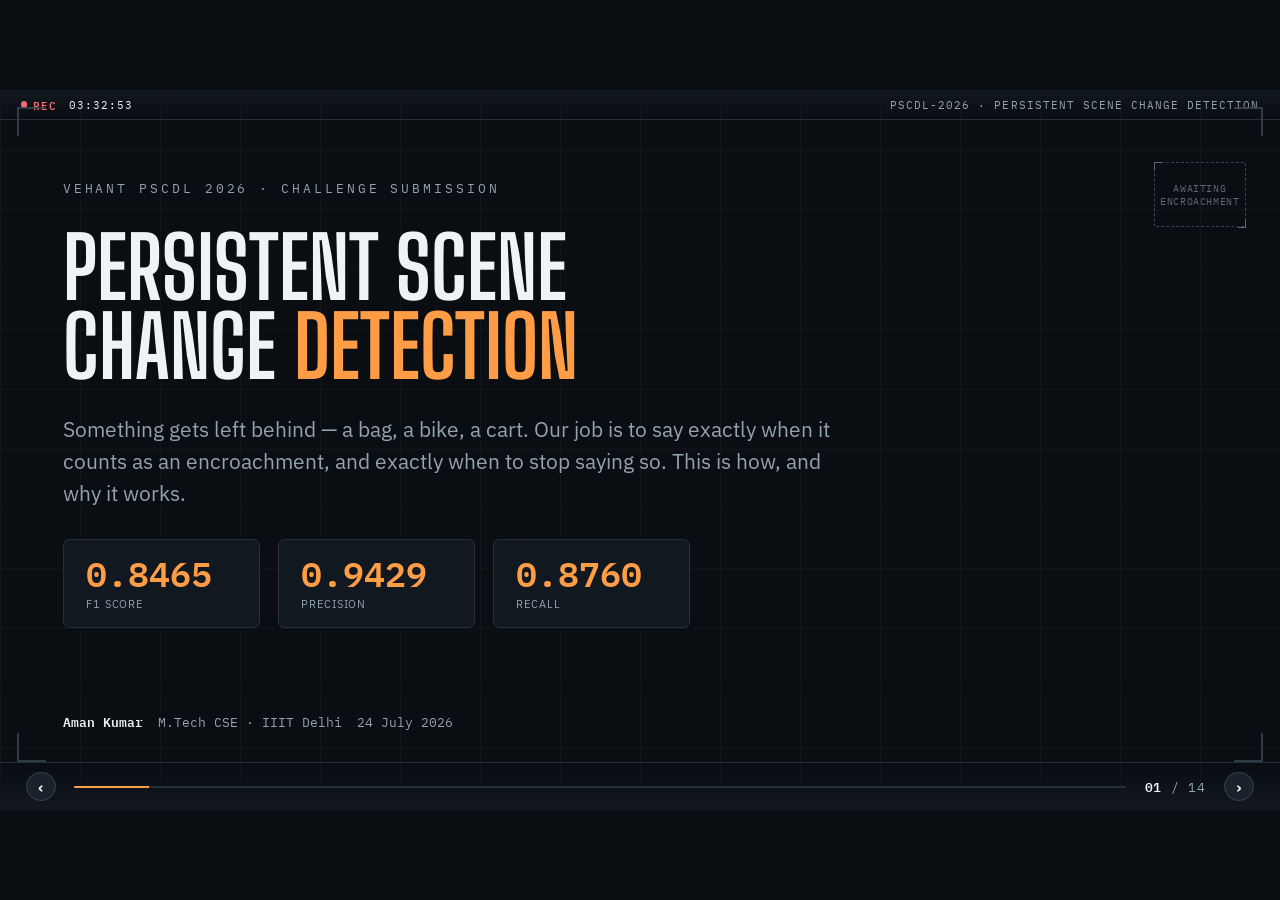
==== docs/slides/index.html @ fc51a9b0 "fix: JS syntax error breaking slide navigation; add proper HTML document wrapper" ====
<!DOCTYPE html>
<html lang="en">
<head>
<meta charset="utf-8">
<meta name="viewport" content="width=device-width, initial-scale=1">
<title>PSCDL 2026 — Persistent Scene Change Detection</title>
<style>
/* ============================================================
   FONTS — inlined as data URIs (Artifact CSP blocks font CDNs)
   Big Shoulders Display 700 : condensed industrial display face
   IBM Plex Sans 400         : body / running text
   IBM Plex Mono 400/500/600 : HUD data — timestamps, thresholds, code
   ============================================================ */
@font-face{font-family:'Big Shoulders Display';font-style:normal;font-weight:700;font-display:swap;
  src:url([data-uri]) format('woff2');}
@font-face{font-family:'IBM Plex Sans';font-style:normal;font-weight:400;font-display:swap;
  src:url([data-uri]) format('woff2');}
@font-face{font-family:'IBM Plex Mono';font-style:normal;font-weight:400;font-display:swap;
  src:url([data-uri]) format('woff2');}
@font-face{font-family:'IBM Plex Mono';font-style:normal;font-weight:500;font-display:swap;
  src:url([data-uri]) format('woff2');}
@font-face{font-family:'IBM Plex Mono';font-style:normal;font-weight:600;font-display:swap;
  src:url([data-uri]) format('woff2');}

/* ============================================================
   TOKENS
   Deliberate single dark theme: this deck presents a surveillance
   operator console. A "light mode" console is not a real artifact
   of the subject, so no light variant is offered — a choice, not
   an omission.
   ============================================================ */
:root{
  color-scheme: dark;
  --bg:        #0a0d11;
  --bg-grid:   rgba(233,243,246,.035);
  --surface:   #121820;
  --surface-2: #1a222b;
  --line:      #263039;
  --line-strong:#37434e;
  --ink:       #edf3f6;
  --ink-dim:   #93a3af;
  --ink-faint: #5c6970;
  --accent:    #ff9d47;
  --accent-ink:#3a2410;
  --good:      #4ad991;
  --good-ink:  #0c2318;
  --pending:   #f0c94e;
  --pending-ink:#2b2205;
  --reject:    #ef6a72;
  --reject-ink:#2b0f11;
  --chart-1:   #3987e5; /* F1 */
  --chart-2:   #1baf7a; /* Precision */
  --chart-3:   #9085e9; /* Recall */
  --font-display:'Big Shoulders Display','Arial Narrow',sans-serif;
  --font-body:'IBM Plex Sans',system-ui,-apple-system,sans-serif;
  --font-mono:'IBM Plex Mono',ui-monospace,'SFMono-Regular',Menlo,monospace;
  --radius: .35em;
}
*{box-sizing:border-box;}
html,body{margin:0;padding:0;}
body{
  background:var(--bg);
  font-family:var(--font-body);
  color:var(--ink);
  -webkit-font-smoothing:antialiased;
  overflow:hidden;
}
::selection{background:var(--accent);color:var(--accent-ink);}
h1,h2,h3,p,ul,ol{margin:0;}

/* ============================================================
   STAGE — always-16:9 console, letterboxed to any viewport
   ============================================================ */
.stage{
  position:fixed; inset:0;
  display:flex; align-items:center; justify-content:center;
  background:var(--bg);
  container-type:size; container-name:stage;
}
.console{
  position:relative;
  width:min(100vw, 177.7778vh);
  height:min(100vh, 56.25vw);
  background:
    linear-gradient(var(--bg-grid) 1px,transparent 1px) 0 0/100% 8.3%,
    linear-gradient(90deg,var(--bg-grid) 1px,transparent 1px) 0 0/6.25% 100%,
    var(--bg);
  overflow:hidden;
  font-size:clamp(9px, 2.05cqmin, 26px); /* base unit — everything below is in em */
}

/* corner reticle — camera-viewfinder frame, purely decorative chrome */
.reticle{position:absolute;width:1.6em;height:1.6em;border-color:var(--line-strong);border-style:solid;border-width:0;opacity:.85;pointer-events:none;z-index:5;}
.reticle.tl{top:.9em;left:.9em;border-top-width:2px;border-left-width:2px;}
.reticle.tr{top:.9em;right:.9em;border-top-width:2px;border-right-width:2px;}
.reticle.bl{bottom:2.6em;left:.9em;border-bottom-width:2px;border-left-width:2px;}
.reticle.br{bottom:2.6em;right:.9em;border-bottom-width:2px;border-right-width:2px;}

/* ============================================================
   HUD CHROME
   ============================================================ */
.hud-top{
  position:absolute; top:0; left:0; right:0; height:2.6em;
  display:flex; align-items:center; gap:1em; padding:0 1.8em;
  font-family:var(--font-mono); font-size:.62em; letter-spacing:.09em;
  color:var(--ink-dim); z-index:4;
  border-bottom:1px solid var(--line);
  background:linear-gradient(var(--surface),transparent);
}
.hud-tag{color:var(--reject); display:flex; align-items:center; gap:.5em; font-weight:600;}
.hud-tag .dot{width:.6em;height:.6em;border-radius:50%;background:var(--reject);}
@media (prefers-reduced-motion: no-preference){
  .hud-tag .dot{animation:blink 1.6s steps(1) infinite;}
}
@keyframes blink{0%,49%{opacity:1;}50%,100%{opacity:.15;}}
.hud-clock{font-variant-numeric:tabular-nums; color:var(--ink);}
.hud-title{margin-left:auto; text-transform:uppercase;}

.hud-bottom{
  position:absolute; left:0; right:0; bottom:0; height:2.6em;
  display:flex; align-items:center; gap:1em; padding:0 1.4em;
  border-top:1px solid var(--line); z-index:4;
  background:linear-gradient(transparent,var(--surface));
}
.nav-btn{
  font-family:var(--font-mono); font-size:.85em; font-weight:600;
  width:1.9em;height:1.9em; border-radius:50%;
  background:var(--surface-2); border:1px solid var(--line-strong); color:var(--ink);
  cursor:pointer; display:flex;align-items:center;justify-content:center;
  transition:background .15s, border-color .15s;
}
.nav-btn:hover{border-color:var(--accent); color:var(--accent);}
.nav-btn:focus-visible{outline:2px solid var(--accent); outline-offset:2px;}
.progress{flex:1; height:2px; background:var(--line); position:relative; border-radius:2px; overflow:hidden;}
.progress-fill{position:absolute; inset:0 auto 0 0; width:0%; background:var(--accent); transition:width .35s ease;}
.hud-count{font-family:var(--font-mono); font-size:.68em; color:var(--ink-dim); letter-spacing:.06em; font-variant-numeric:tabular-nums; white-space:nowrap;}
.hud-count b{color:var(--ink); font-weight:600;}

/* ============================================================
   SLIDES
   ============================================================ */
.deck{position:absolute; top:2.6em; left:0; right:0; bottom:2.6em;}
.slide{
  position:absolute; inset:0;
  padding:2.2em 3.4em 1.6em;
  display:flex; flex-direction:column; gap:1em;
  opacity:0; transform:translateY(10px);
  pointer-events:none;
  transition:opacity .4s ease, transform .4s ease;
}
.slide.active{opacity:1; transform:translateY(0); pointer-events:auto;}
@media (prefers-reduced-motion: reduce){.slide{transition:opacity .01s linear; transform:none;}}

.eyebrow{
  font-family:var(--font-mono); font-size:.7em; letter-spacing:.16em; text-transform:uppercase;
  color:var(--accent); display:flex; align-items:center; gap:.6em;
}
.eyebrow::before{content:'';display:inline-block;width:1.3em;height:1px;background:var(--accent);}
h1.slide-title{
  font-family:var(--font-display); font-weight:700; text-transform:uppercase;
  font-size:2.7em; line-height:.98; letter-spacing:.005em; text-wrap:balance;
  color:var(--ink);
}
.lede{font-size:1.05em; color:var(--ink-dim); max-width:46ch; line-height:1.5;}
.body-grid{flex:1; display:grid; gap:1.2em; min-height:0;}

/* generic panel/card */
.panel{
  background:var(--surface); border:1px solid var(--line); border-radius:var(--radius);
  padding:1.1em 1.3em;
}
.panel-label{font-family:var(--font-mono); font-size:.62em; letter-spacing:.1em; text-transform:uppercase; color:var(--ink-faint); margin-bottom:.6em; display:block;}

/* stat tiles */
.stat-row{display:flex; gap:1em;}
.stat{background:var(--surface); border:1px solid var(--line); border-radius:var(--radius); padding:.85em 1.2em; flex:1;}
.stat .n{font-family:var(--font-mono); font-weight:600; font-size:1.9em; color:var(--accent); font-variant-numeric:tabular-nums; line-height:1;}
.stat .k{display:block; font-size:.62em; letter-spacing:.08em; text-transform:uppercase; color:var(--ink-dim); margin-top:.4em;}

/* pills / chips */
.chip{font-family:var(--font-mono); font-size:.62em; letter-spacing:.05em; padding:.25em .6em; border-radius:1em; font-weight:600; white-space:nowrap;}
.chip.good{background:var(--good-ink); color:var(--good); border:1px solid color-mix(in srgb, var(--good) 40%, transparent);}
.chip.pending{background:var(--pending-ink); color:var(--pending); border:1px solid color-mix(in srgb, var(--pending) 40%, transparent);}
.chip.reject{background:var(--reject-ink); color:var(--reject); border:1px solid color-mix(in srgb, var(--reject) 40%, transparent);}
.chip.neutral{background:var(--surface-2); color:var(--ink-dim); border:1px solid var(--line-strong);}

code, .mono{font-family:var(--font-mono);}

/* ---------- SLIDE 1 : TITLE ---------- */
.s-cover{justify-content:center;}
.s-cover .kicker{font-family:var(--font-mono); font-size:.72em; letter-spacing:.22em; color:var(--ink-dim); text-transform:uppercase;}
.s-cover h1{font-family:var(--font-display); font-weight:700; text-transform:uppercase; font-size:4.6em; line-height:.94; letter-spacing:0; text-wrap:balance; margin:.15em 0 .1em;}
.s-cover h1 em{font-style:normal; color:var(--accent);}
.s-cover .lede{font-size:1.15em; max-width:60ch;}
.s-cover .byline{margin-top:auto; display:flex; align-items:baseline; gap:1.2em; font-family:var(--font-mono); font-size:.68em; color:var(--ink-dim);}
.s-cover .byline b{color:var(--ink); font-weight:600;}
.viewfinder{
  position:absolute; top:2.4em; right:3.4em; width:9em; height:6.4em;
  border:1.5px dashed var(--line-strong); border-radius:.2em;
  display:flex; align-items:center; justify-content:center;
  font-family:var(--font-mono); font-size:.55em; color:var(--ink-faint); letter-spacing:.06em; text-align:center; text-transform:uppercase;
}
.viewfinder::before, .viewfinder::after{content:'';position:absolute;width:.7em;height:.7em;border-color:var(--ink-faint);border-style:solid;}
.viewfinder::before{top:-1.5px;left:-1.5px;border-width:1.5px 0 0 1.5px;}
.viewfinder::after{bottom:-1.5px;right:-1.5px;border-width:0 1.5px 1.5px 0;}

/* ---------- SLIDE 2 : THE RULE / TIMELINE ---------- */
.timeline{position:relative; height:11em; display:flex; align-items:flex-end;}
.tl-seg{position:relative; height:3.4em; display:flex; align-items:center; justify-content:center;}
.tl-seg .lab{position:absolute; top:-2.2em; font-family:var(--font-mono); font-size:.6em; text-align:center; letter-spacing:.03em; color:var(--ink-dim); width:100%; padding:0 .4em;}
.tl-before{flex:1.1; background:repeating-linear-gradient(135deg,var(--surface-2) 0 6px,var(--surface) 6px 12px); border:1px solid var(--line); border-right:none;}
.tl-candidate{flex:1.3; background:var(--surface-2); border:1px dashed var(--line-strong); border-left:none; border-right:none;}
.tl-confirmed{flex:1.1; background:var(--good-ink); border:1.5px solid var(--good);}
.tl-confirmed .tag{font-family:var(--font-mono); font-weight:600; font-size:.72em; color:var(--good); letter-spacing:.04em;}
.tl-after{flex:1.1; background:repeating-linear-gradient(135deg,var(--surface-2) 0 6px,var(--surface) 6px 12px); border:1px solid var(--line); border-left:none;}
.tl-marker{position:absolute; bottom:100%; width:0; border-left:1px dashed var(--line-strong); height:1.4em; left:0;}
.tl-bracket{position:absolute; bottom:-2.1em; height:.7em; border-left:1px solid var(--ink-faint); border-right:1px solid var(--ink-faint); border-bottom:1px solid var(--ink-faint);}
.tl-bracket span{position:absolute; bottom:-1.7em; left:50%; transform:translateX(-50%); font-family:var(--font-mono); font-size:.62em; color:var(--ink-dim); white-space:nowrap;}
.tl-point{position:absolute; top:-.4em; width:.5em; height:.5em; border-radius:50%; background:var(--ink); transform:translateX(-50%);}

/* ---------- SLIDE 3 : WHY HARD ---------- */
.strip{display:flex; height:2.6em; border-radius:.2em; overflow:hidden; border:1px solid var(--line);}
.strip i{flex:1; background:var(--surface-2); border-right:1px solid var(--bg);}
.strip i.hot{background:var(--good-ink); border-color:var(--good); position:relative;}
.strip i.hot::after{content:'';position:absolute;inset:0;background:var(--good); opacity:.55;}
.callout-row{display:flex; gap:1.1em;}
.callout{flex:1; background:var(--surface); border:1px solid var(--line); border-left:3px solid var(--reject); border-radius:var(--radius); padding:.9em 1.1em;}
.callout.good{border-left-color:var(--good);}
.callout b{display:block; font-size:1em; color:var(--ink); margin-bottom:.25em;}
.callout span{font-size:.82em; color:var(--ink-dim); line-height:1.4;}

/* ---------- SLIDE 4 : ARCHITECTURE ---------- */
.arch-row{flex:1; display:flex; align-items:center; gap:.0; min-height:0;}
.arch-node{
  flex:1; min-width:0; background:var(--surface); border:1px solid var(--line); border-radius:var(--radius);
  padding:1em .8em; text-align:center; position:relative;
  display:flex; flex-direction:column; align-items:center; gap:.5em;
}
.arch-node .tag{
  font-family:var(--font-mono); font-weight:600; font-size:.85em; letter-spacing:.04em;
  background:var(--surface-2); border:1px solid var(--line-strong); border-radius:.25em; padding:.25em .7em; color:var(--accent);
}
.arch-node .name{font-size:.78em; color:var(--ink-dim); line-height:1.3;}
.arch-arrow{flex:0 0 1.6em; display:flex; align-items:center; justify-content:center; color:var(--line-strong); font-size:1.1em;}

/* ---------- SLIDE 5 : DUAL BACKGROUND ---------- */
.duo{display:flex; gap:1.2em; flex:1; min-height:0;}
.duo .panel{flex:1; display:flex; flex-direction:column; justify-content:center; gap:.5em;}
.duo .big{font-family:var(--font-mono); font-weight:600; font-size:1.15em; color:var(--ink);}
.duo .desc{font-size:.85em; color:var(--ink-dim); line-height:1.5;}
.gate{
  align-self:center; font-family:var(--font-mono); font-weight:600; font-size:.85em;
  color:var(--accent); background:var(--accent-ink); border:1px solid color-mix(in srgb, var(--accent) 45%, transparent);
  border-radius:50%; width:3em; height:3em; display:flex; align-items:center; justify-content:center; flex:0 0 auto;
}

/* ---------- SLIDE 6 : STATE MACHINE ---------- */
.state-row{display:flex; align-items:center; gap:.2em; flex:1;}
.state-node{flex:1; display:flex; flex-direction:column; align-items:center; gap:.5em;}
.state-pill{font-family:var(--font-mono); font-weight:600; font-size:.78em; letter-spacing:.04em; padding:.5em 1em; border-radius:1.4em; text-transform:uppercase; white-space:nowrap;}
.state-cond{font-family:var(--font-mono); font-size:.62em; color:var(--ink-faint);}
.state-arrow{flex:0 0 2em; color:var(--line-strong); font-size:1.2em; display:flex; align-items:center; justify-content:center; align-self:flex-start; margin-top:.55em;}

/* ---------- SLIDE 7 : FILTER STACK ---------- */
.filter-list{display:flex; flex-direction:column; gap:.5em; flex:1; min-height:0; overflow:hidden auto;}
.filter-row{
  display:grid; grid-template-columns:2em 11em 1fr 5.5em; align-items:center; gap:1em;
  background:var(--surface); border:1px solid var(--line); border-radius:var(--radius); padding:.6em 1em;
}
.filter-row .idx{font-family:var(--font-mono); color:var(--ink-faint); font-size:.8em;}
.filter-row .name{font-family:var(--font-mono); font-weight:600; font-size:.8em; color:var(--ink);}
.filter-row .why{font-size:.78em; color:var(--ink-dim); line-height:1.3;}

/* ---------- SLIDE 8 : SAM3 ---------- */
.bbox-demo{position:relative; flex:1; background:var(--surface); border:1px solid var(--line); border-radius:var(--radius); min-height:0;}
.bbox-outer{position:absolute; top:22%; left:32%; right:32%; bottom:22%; border:1.5px dashed var(--ink-faint); border-radius:.15em;}
.bbox-outer .tag{position:absolute; top:-1.6em; left:0; font-family:var(--font-mono); font-size:.6em; color:var(--ink-faint);}
.bbox-inner{position:absolute; top:35%; left:42%; right:42%; bottom:35%; border:2px solid var(--good); border-radius:.15em; background:var(--good-ink);}
.bbox-inner .tag{position:absolute; bottom:-1.6em; left:0; font-family:var(--font-mono); font-size:.6em; color:var(--good); white-space:nowrap;}
.bbox-seed{position:absolute; top:50%; left:50%; width:.5em; height:.5em; background:var(--accent); border-radius:50%; transform:translate(-50%,-50%);}
.bbox-seed::after{content:'SEED';position:absolute;top:.9em;left:50%;transform:translateX(-50%);font-family:var(--font-mono);font-size:.55em;color:var(--accent);white-space:nowrap;}

/* ---------- SLIDE 9 : SIAMESE ---------- */
.siam-row{display:flex; align-items:center; gap:.6em; flex:1;}
.siam-box{background:var(--surface); border:1px solid var(--line); border-radius:var(--radius); padding:.9em 1em; text-align:center; font-family:var(--font-mono); font-size:.75em; color:var(--ink); flex:1;}
.siam-box.shared{border-color:var(--accent); color:var(--accent);}
.siam-arrow{color:var(--line-strong); font-size:1.1em;}

/* ---------- SLIDE 10 : F1 BUG ---------- */
.bignum-row{display:flex; align-items:center; gap:1.4em; flex:1; justify-content:center;}
.bignum{text-align:center;}
.bignum .n{font-family:var(--font-mono); font-weight:600; font-size:5em; line-height:1; font-variant-numeric:tabular-nums;}
.bignum.before .n{color:var(--reject);}
.bignum.after .n{color:var(--good);}
.bignum .k{display:block; font-size:.75em; color:var(--ink-dim); margin-top:.3em; letter-spacing:.05em; text-transform:uppercase;}
.bignum-arrow{font-family:var(--font-display); font-size:2.4em; color:var(--ink-faint);}

/* ---------- SLIDE 11 : AUDIT LOOP ---------- */
.loop-row{display:flex; align-items:center; gap:.2em; flex:1;}
.loop-node{flex:1; background:var(--surface); border:1px solid var(--line); border-radius:var(--radius); padding:1em; text-align:center;}
.loop-node .step{font-family:var(--font-mono); color:var(--accent); font-size:.65em; letter-spacing:.08em;}
.loop-node .txt{font-size:.85em; margin-top:.4em; color:var(--ink);}
.loop-arrow{flex:0 0 1.8em; text-align:center; color:var(--line-strong);}

/* ---------- SLIDE 12 : RESULTS CHART ---------- */
.chart-wrap{flex:1; display:flex; flex-direction:column; min-height:0;}
.legend{display:flex; gap:1.4em; margin-bottom:.6em; font-family:var(--font-mono); font-size:.68em; color:var(--ink-dim);}
.legend i{display:inline-block; width:.8em; height:.8em; border-radius:.15em; margin-right:.4em; vertical-align:-.1em;}
.chart{flex:1; display:flex; align-items:flex-end; gap:1.4em; border-bottom:1px solid var(--line); padding:0 .4em .2em; position:relative;
  background-image:repeating-linear-gradient(0deg, var(--line) 0 1px, transparent 1px 25%);
  background-position:0 0; background-size:100% 100%;
}
.bar-group{flex:1; display:flex; align-items:flex-end; justify-content:center; gap:.35em; height:100%;}
.bar{width:1.05em; border-radius:.15em .15em 0 0; position:relative; display:flex; justify-content:center;}
.bar span{position:absolute; top:-1.5em; font-family:var(--font-mono); font-size:.55em; color:var(--ink-dim); white-space:nowrap; font-variant-numeric:tabular-nums;}
.chart-labels{display:flex; gap:1.4em; padding:0 .4em; margin-top:.5em;}
.chart-labels div{flex:1; text-align:center; font-family:var(--font-mono); font-size:.68em; color:var(--ink-dim);}
.chart-labels div.ov{color:var(--accent); font-weight:600;}

/* ---------- SLIDE 13 : LIMITATIONS ---------- */
.limit-row{display:flex; gap:1.2em; flex:1;}
.limit{flex:1; background:var(--surface); border:1px solid var(--line); border-left:3px solid var(--pending); border-radius:var(--radius); padding:1.1em 1.3em;}
.limit b{display:block; font-size:1.02em; margin-bottom:.4em;}
.limit span{font-size:.85em; color:var(--ink-dim); line-height:1.5;}

/* ---------- SLIDE 14 : CLOSE ---------- */
.s-close{justify-content:center; align-items:flex-start;}
.s-close .big-f1{font-family:var(--font-mono); font-weight:600; font-size:3.4em; color:var(--accent); font-variant-numeric:tabular-nums;}

/* small helpers */
.grid-2{grid-template-columns:1fr 1fr;}
.grid-3{grid-template-columns:1fr 1fr 1fr;}
.two-col{display:grid; grid-template-columns:1.1fr .9fr; gap:1.4em; flex:1; min-height:0;}
ul.plain{list-style:none; padding:0; margin:0; display:flex; flex-direction:column; gap:.55em;}
ul.plain li{font-size:.88em; color:var(--ink-dim); line-height:1.45; padding-left:1.1em; position:relative;}
ul.plain li::before{content:'';position:absolute; left:0; top:.5em; width:.5em; height:1px; background:var(--accent);}
ul.plain li b{color:var(--ink); font-weight:600;}

@media (prefers-reduced-motion: no-preference){
  .tl-confirmed{animation:pulse 2.4s ease-in-out infinite;}
}
@keyframes pulse{0%,100%{box-shadow:0 0 0 0 color-mix(in srgb, var(--good) 35%, transparent);}50%{box-shadow:0 0 0 .5em transparent;}}
</style>
</head>
<body>

<div class="stage">
  <div class="console" id="console">
    <div class="reticle tl"></div><div class="reticle tr"></div>
    <div class="reticle bl"></div><div class="reticle br"></div>

    <header class="hud-top">
      <span class="hud-tag"><span class="dot"></span>REC</span>
      <span class="hud-clock" id="clock">00:00:00</span>
      <span class="hud-title">PSCDL-2026 · Persistent Scene Change Detection</span>
    </header>

    <main class="deck" id="deck">

      <!-- 1 — TITLE -->
      <section class="slide s-cover active" data-n="1">
        <span class="kicker">Vehant PSCDL 2026 · Challenge Submission</span>
        <h1>Persistent Scene<br>Change <em>Detection</em></h1>
        <p class="lede">Something gets left behind — a bag, a bike, a cart. Our job is to say exactly when it counts as an encroachment, and exactly when to stop saying so. This is how, and why it works.</p>
        <div class="stat-row" style="max-width:34em; margin-top:.6em;">
          <div class="stat"><span class="n">0.8465</span><span class="k">F1 score</span></div>
          <div class="stat"><span class="n">0.9429</span><span class="k">Precision</span></div>
          <div class="stat"><span class="n">0.8760</span><span class="k">Recall</span></div>
        </div>
        <div class="byline"><b>Aman Kumar</b><span>M.Tech CSE · IIIT Delhi</span><span>24 July 2026</span></div>
        <div class="viewfinder">Awaiting<br>encroachment</div>
      </section>

      <!-- 2 — THE RULE / TIMELINE -->
      <section class="slide" data-n="2">
        <span class="eyebrow">The rule</span>
        <h1 class="slide-title">One Object,<br>One Window</h1>
        <p class="lede">An object is only ever masked inside a single window — and getting that window's edges right is the entire game.</p>
        <div class="body-grid" style="grid-template-rows:1fr; align-content:center;">
          <div class="timeline">
            <div class="tl-seg tl-before"><span class="lab">clean scene</span></div>
            <div class="tl-seg tl-candidate">
              <span class="lab">counting — not yet flagged</span>
              <div class="tl-marker" style="left:0;"></div>
              <div class="tl-point" style="left:0;"></div>
              <div class="tl-bracket" style="left:2%; right:2%;"><span>P seconds</span></div>
            </div>
            <div class="tl-seg tl-confirmed">
              <span class="tag">MASK = WHITE</span>
              <div class="tl-bracket" style="left:2%; right:2%;"><span>C − P seconds</span></div>
            </div>
            <div class="tl-seg tl-after"><span class="lab">absorbed into background</span></div>
          </div>
        </div>
        <p style="font-family:var(--font-mono); font-size:.78em; color:var(--ink-dim); text-align:center;">Output is white only inside <b style="color:var(--ink)">[ t₀ + P , t₀ + C ]</b> — never before, never after.</p>
      </section>

      <!-- 3 — WHY HARD -->
      <section class="slide" data-n="3">
        <span class="eyebrow">The scoring problem</span>
        <h1 class="slide-title">Almost Every<br>Second Is Blank</h1>
        <p class="lede">One 8-minute video, one 30-second active window. The metric rewards silence far more than it rewards detection.</p>
        <div class="panel">
          <span class="panel-label">One video's timeline — 450 one-second scoring ticks</span>
          <div class="strip" id="whyStrip"></div>
        </div>
        <div class="callout-row">
          <div class="callout"><b>A false alarm on a blank second → F1 = 0</b><span>Most seconds are blank, so precision — not recall — decides the winner.</span></div>
          <div class="callout good"><b>Our answer: an aggressive reject stack</b><span>Every candidate blob must survive eight independent, mostly training-free filters before it's ever masked.</span></div>
        </div>
      </section>

      <!-- 4 — ARCHITECTURE -->
      <section class="slide" data-n="4">
        <span class="eyebrow">System architecture</span>
        <h1 class="slide-title">Seven Stages, One Pixel Mask</h1>
        <div class="arch-row">
          <div class="arch-node"><span class="tag">VIDEO</span><span class="name">fixed-camera feed</span></div>
          <div class="arch-arrow">›</div>
          <div class="arch-node"><span class="tag">BG</span><span class="name">clean median,<br>first 15 s</span></div>
          <div class="arch-arrow">›</div>
          <div class="arch-node"><span class="tag">PFSM</span><span class="name">dual-bg + Siamese<br>OR-combined</span></div>
          <div class="arch-arrow">›</div>
          <div class="arch-node"><span class="tag">STATE</span><span class="name">per-pixel hit<br>counter</span></div>
          <div class="arch-arrow">›</div>
          <div class="arch-node"><span class="tag">FILTERS</span><span class="name">8-stage FP<br>reject gate</span></div>
          <div class="arch-arrow">›</div>
          <div class="arch-node"><span class="tag">SAM3</span><span class="name">pixel-precise<br>segmentation</span></div>
          <div class="arch-arrow">›</div>
          <div class="arch-node" style="border-color:var(--accent);"><span class="tag" style="color:var(--good);">MASK</span><span class="name">one PNG<br>per second</span></div>
        </div>
        <p style="font-family:var(--font-mono); font-size:.72em; color:var(--ink-faint); text-align:center;">p and c flow through every stage as arguments — never hard-coded, since the organisers may vary them at evaluation.</p>
      </section>

      <!-- 5 — DUAL BACKGROUND -->
      <section class="slide" data-n="5">
        <span class="eyebrow">Stage 1 · Background model</span>
        <h1 class="slide-title">Two Memories, Not One</h1>
        <div class="duo">
          <div class="panel"><span class="panel-label">bg_long</span><span class="big">Frozen median</span><span class="desc">First 15 seconds only, guaranteed clean. Never updates — except when an object is formally absorbed.</span></div>
          <div class="gate">AND</div>
          <div class="panel"><span class="panel-label">bg_adapt</span><span class="big">Slow running average</span><span class="desc">α = 0.002 / frame. Tracks gradual drift — sun, shadows — but freezes for any pixel currently confirmed.</span></div>
        </div>
        <div class="callout good"><b>A pixel counts as "changed" only if it disagrees with BOTH memories</b><span>Illumination drift fools one memory eventually — it never fools both at once. A genuine new object always does.</span></div>
      </section>

      <!-- 6 — STATE MACHINE -->
      <section class="slide" data-n="6">
        <span class="eyebrow">Stage 2 · Per-pixel persistence</span>
        <h1 class="slide-title">One Counter Is<br>The State Machine</h1>
        <div class="state-row">
          <div class="state-node"><span class="state-pill" style="background:var(--surface-2); color:var(--ink-dim); border:1px solid var(--line-strong);">Background</span><span class="state-cond">hit = 0</span></div>
          <div class="state-arrow">›</div>
          <div class="state-node"><span class="state-pill chip pending">Candidate</span><span class="state-cond">0 &lt; hit &lt; P_fr</span></div>
          <div class="state-arrow">›</div>
          <div class="state-node"><span class="state-pill chip good">Confirmed</span><span class="state-cond">P_fr ≤ hit &lt; C_fr</span></div>
          <div class="state-arrow">›</div>
          <div class="state-node"><span class="state-pill" style="background:var(--surface-2); color:var(--ink-dim); border:1px solid var(--line-strong);">Absorbed</span><span class="state-cond">hit ≥ C_fr</span></div>
        </div>
        <ul class="plain" style="max-width:52em;">
          <li><b>hit += 1</b> when a pixel differs from both backgrounds this frame; <b>hit -= decay</b> otherwise — a brief miss doesn't erase minutes of accumulated persistence.</li>
          <li>No separate state variable exists — thresholding one integer <em>is</em> the state machine.</li>
        </ul>
      </section>

      <!-- 7 — FILTER STACK -->
      <section class="slide" data-n="7">
        <span class="eyebrow">Stage 3 · False-positive gate</span>
        <h1 class="slide-title">A Blob Must Survive Eight Filters</h1>
        <div class="filter-list" id="filterList"></div>
      </section>

      <!-- 8 — SAM3 -->
      <section class="slide" data-n="8">
        <span class="eyebrow">Stage 4 · Pixel-precise mask</span>
        <h1 class="slide-title">Segment Once, Reuse The Whole Window</h1>
        <div class="two-col">
          <div class="bbox-demo">
            <div class="bbox-outer"><span class="tag">+100px margin (context for SAM3)</span></div>
            <div class="bbox-inner"><span class="tag">detected blob bbox</span></div>
            <div class="bbox-seed"></div>
          </div>
          <ul class="plain">
            <li><b>Seed point</b> = median of actual persistent pixels (PFSM hit-map), not the naive bbox centre — better for off-centre or irregular shapes.</li>
            <li><b>Fixed 100px margin</b> — enough context for a motorcycle or cart, not so much it pulls a nearby person into a bag's mask.</li>
            <li><b>Size-aware text prompt</b> — "vehicle motorcycle cart" above 3% of frame area, "abandoned object bag luggage" below it.</li>
            <li>Runs exactly <b>once</b> per object, at registration — the mask is cached and reused every second of the active window.</li>
          </ul>
        </div>
      </section>

      <!-- 9 — SIAMESE -->
      <section class="slide" data-n="9">
        <span class="eyebrow">Auxiliary signal</span>
        <h1 class="slide-title">A Second Opinion For Low-Contrast Objects</h1>
        <div class="siam-row">
          <div class="siam-box">t₀ background</div>
          <div class="siam-arrow">↘</div>
          <div class="siam-box shared">shared ResNet50<br>encoder</div>
          <div class="siam-arrow">↗</div>
          <div class="siam-box">t₁ current frame</div>
        </div>
        <div class="siam-row" style="justify-content:center;">
          <div class="siam-box" style="flex:0 0 14em;">| f₀ − f₁ | → attention → decoder</div>
          <div class="siam-arrow">›</div>
          <div class="siam-box" style="flex:0 0 12em; border-color:var(--accent); color:var(--accent);">change mask · OR-combined</div>
        </div>
        <div class="callout"><b>Tried as the primary signal first — it failed</b><span>Trained on outdoor street pairs (VL-CMU-CD + PSCD); run alone on surveillance video it produced 100k+ false "changed" pixels per frame. Demoted to a secondary, OR-combined signal — it can only add detections the pixel-diff missed, never remove ones it found.</span></div>
      </section>

      <!-- 10 — F1 BUG -->
      <section class="slide" data-n="10">
        <span class="eyebrow">The one bug that mattered most</span>
        <h1 class="slide-title">One If-Statement</h1>
        <div class="bignum-row">
          <div class="bignum before"><span class="n">0.06</span><span class="k">blank-blank scores 0</span></div>
          <div class="bignum-arrow">→</div>
          <div class="bignum after"><span class="n">0.85</span><span class="k">blank-blank scores 1</span></div>
        </div>
        <p class="lede" style="max-width:60em; margin:0 auto; text-align:center;">Predicting nothing, correctly, is a <em>perfect</em> answer — not a zero. Since most seconds in every video are blank, this single zero-division convention dominated the entire aggregate score. Same predictions, same pixels — one <code class="mono">if</code> statement changed the measured result by 14×.</p>
      </section>

      <!-- 11 — AUDIT METHODOLOGY -->
      <section class="slide" data-n="11">
        <span class="eyebrow">Validating blind</span>
        <h1 class="slide-title">We Audited Ourselves, By Hand</h1>
        <p class="lede">The real test set ships with no ground truth. So we built our own.</p>
        <div class="loop-row">
          <div class="loop-node"><span class="step">01</span><div class="txt">Watch every masked window in the test output</div></div>
          <div class="loop-arrow">›</div>
          <div class="loop-node"><span class="step">02</span><div class="txt">Classify it: real object, or pole / sign / shadow?</div></div>
          <div class="loop-arrow">›</div>
          <div class="loop-node"><span class="step">03</span><div class="txt">Add a training-free, scene-agnostic filter</div></div>
          <div class="loop-arrow">›</div>
          <div class="loop-node"><span class="step">04</span><div class="txt">Re-verify every known true positive still survives</div></div>
        </div>
        <div class="callout good"><b>Why training-free matters here</b><span>Any filter tuned on the 5 visible videos risks overfitting to exactly those scenes. Classical CV geometry and a frozen foundation model (CLIP) generalise to the unseen test set by construction.</span></div>
      </section>

      <!-- 12 — RESULTS CHART -->
      <section class="slide" data-n="12">
        <span class="eyebrow">Sample-set performance</span>
        <h1 class="slide-title">Five Videos, Known Ground Truth</h1>
        <div class="chart-wrap">
          <div class="legend">
            <span><i style="background:var(--chart-1);"></i>F1</span>
            <span><i style="background:var(--chart-2);"></i>Precision</span>
            <span><i style="background:var(--chart-3);"></i>Recall</span>
          </div>
          <div class="chart" id="resultsChart"></div>
          <div class="chart-labels" id="resultsLabels"></div>
        </div>
      </section>

      <!-- 13 — LIMITATIONS -->
      <section class="slide" data-n="13">
        <span class="eyebrow">Honest limits</span>
        <h1 class="slide-title">Where It Still Slips</h1>
        <div class="limit-row">
          <div class="limit"><b>Heavy occlusion delays detection</b><span>When an object merges into a dense crowd (video_2), the persistence counter can't cleanly separate it — confirmation arrives late.</span></div>
          <div class="limit"><b>A few static signboards / poles still trigger</b><span>Removing them completely required thresholds that also removed real objects (chair, debris). Kept as the safer trade-off — F1 punishes missed true positives just as hard as false alarms.</span></div>
        </div>
        <p style="font-family:var(--font-mono); font-size:.72em; color:var(--ink-faint); text-align:center;">Reporting limits honestly is part of the engineering case, not against it.</p>
      </section>

      <!-- 14 — CLOSE -->
      <section class="slide s-close" data-n="14">
        <span class="eyebrow">Summary</span>
        <h1 class="slide-title">Find The Signature.<br>Reject Everything Else.</h1>
        <p class="lede" style="max-width:56em;">Appears. Stays. Settles. A dual-background persistence counter finds that signature with an explicit lifecycle tied to p and c; an eight-stage, mostly training-free filter stack keeps precision high against everything that isn't one.</p>
        <div class="stat-row" style="max-width:34em;">
          <div class="stat"><span class="n">0.8465</span><span class="k">F1 · sample set</span></div>
          <div class="stat"><span class="n">0.9429</span><span class="k">Precision</span></div>
        </div>
        <div class="byline" style="margin-top:1.4em;"><b>Aman Kumar</b><span>aman24012@iiitd.ac.in</span><span>IIIT Delhi</span></div>
      </section>

    </main>

    <footer class="hud-bottom">
      <button class="nav-btn" id="prevBtn" aria-label="Previous slide">‹</button>
      <div class="progress"><div class="progress-fill" id="progressFill"></div></div>
      <span class="hud-count"><b id="curNum">01</b> / <span id="totalNum">14</span></span>
      <button class="nav-btn" id="nextBtn" aria-label="Next slide">›</button>
    </footer>
  </div>
</div>

<script>
(function(){
  var slides = Array.prototype.slice.call(document.querySelectorAll('.slide'));
  var total = slides.length;
  var i = 0;
  var curNum = document.getElementById('curNum');
  var totalNum = document.getElementById('totalNum');
  var fill = document.getElementById('progressFill');
  totalNum.textContent = String(total).padStart(2,'0');

  function show(n){
    n = Math.max(0, Math.min(total-1, n));
    slides[i].classList.remove('active');
    i = n;
    slides[i].classList.add('active');
    curNum.textContent = String(i+1).padStart(2,'0');
    fill.style.width = ((i+1)/total*100).toFixed(1)+'%';
  }
  document.getElementById('nextBtn').addEventListener('click', function(){ show(i+1); });
  document.getElementById('prevBtn').addEventListener('click', function(){ show(i-1); });
  window.addEventListener('keydown', function(e){
    if(['ArrowRight','ArrowDown','PageDown',' '].includes(e.key)){ show(i+1); e.preventDefault(); }
    else if(['ArrowLeft','ArrowUp','PageUp'].includes(e.key)){ show(i-1); e.preventDefault(); }
    else if(e.key==='Home'){ show(0); }
    else if(e.key==='End'){ show(total-1); }
  });
  show(0);

  // HUD clock — cosmetic, ticks like a live feed timestamp
  var clock = document.getElementById('clock');
  function tick(){
    var d = new Date();
    var hh = String(d.getHours()).padStart(2,'0');
    var mm = String(d.getMinutes()).padStart(2,'0');
    var ss = String(d.getSeconds()).padStart(2,'0');
    clock.textContent = hh+':'+mm+':'+ss;
  }
  tick(); setInterval(tick, 1000);

  // Slide 3 — scoring strip: mostly blank, one active window lit
  var strip = document.getElementById('whyStrip');
  if(strip){
    var n = 60;
    for(var k=0;k<n;k++){
      var d = document.createElement('i');
      if(k>=27 && k<=33) d.className='hot';
      strip.appendChild(d);
    }
  }

  // Slide 7 — filter stack data
  var filters = [
    ['1','Arrival-time','Reject anything confirmed before bg_window + 5s + P — boot-up artefacts, not real objects.'],
    ['2','Upper-frame centroid','Reject blobs centred in the top ⅛ of frame — sky, foliage, banners.'],
    ['3','Recency','≥ 40% of the blob\'s pixels must be newly confirmed, not slowly accumulated.'],
    ['4','Motion-stability','< 5px frame-to-frame change inside the blob — standing people still shift 3–6px.'],
    ['5','Static-structure & shadow','3 checks: thin/scattered geometry, matches-the-clean-scene texture, cast-shadow signature.'],
    ['6','YOLOv8 person','Reject if a detected person\'s bbox covers ≥ 55% of the blob area.'],
    ['7','CLIP semantic gate','Reject if "fixed infrastructure" prompts beat "encroachment object" prompts — reject-only.'],
    ['8','Spatial cooldown','No re-registration within C seconds of a nearby absorption — stops re-detecting the same object.'],
  ];
  var fl = document.getElementById('filterList');
  if(fl){
    filters.forEach(function(f){
      var row = document.createElement('div'); row.className='filter-row';
      row.innerHTML = '<span class="idx">'+f[0]+'</span><span class="name">'+f[1]+'</span><span class="why">'+f[2]+'</span><span class="chip good" style="justify-self:end;">MUST PASS</span>';
      fl.appendChild(row);
    });
  }

  // Slide 12 — results chart data (README sample-set table)
  var data = [
    ['video_1',.8701,.8936,.8662],
    ['video_2',.6667,.8864,.7803],
    ['video_3',.9651,.9550,.9943],
    ['video_4',.9112,1.0000,.9112],
    ['video_5',.8192,.9797,.8278],
    ['OVERALL',.8465,.9429,.8760],
  ];
  var chart = document.getElementById('resultsChart');
  var labels = document.getElementById('resultsLabels');
  if(chart){
    data.forEach(function(row){
      var group = document.createElement('div'); group.className='bar-group';
      var cols = [['--chart-1',row[1]],['--chart-2',row[2]],['--chart-3',row[3]]];
      cols.forEach(function(c){
        var b = document.createElement('div'); b.className='bar';
        b.style.height = (c[1]*100)+'%';
        b.style.background = 'var('+c[0]+')';
        var span = document.createElement('span'); span.textContent = c[1].toFixed(2);
        b.appendChild(span);
        group.appendChild(b);
      });
      chart.appendChild(group);
      var lab = document.createElement('div'); lab.textContent = row[0];
      if(row[0]==='OVERALL') lab.className='ov';
      labels.appendChild(lab);
    });
  }
})();
</script>
</body>
</html>
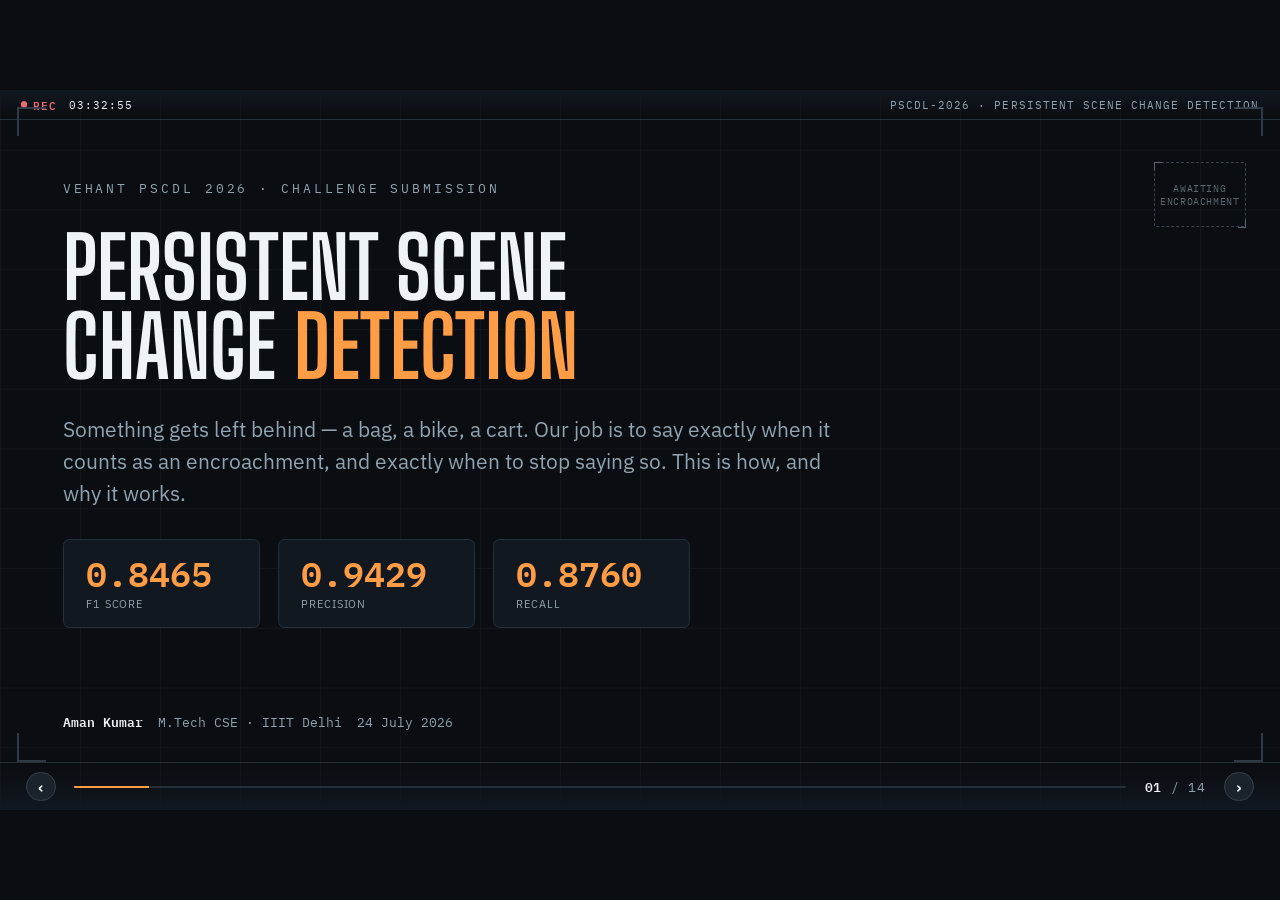
==== commit 2b5b36a2: "docs: redesign architecture slide as a branching node-link diagram" ====
--- a/docs/slides/index.html
+++ b/docs/slides/index.html
@@ -229,19 +229,34 @@
 .callout b{display:block; font-size:1em; color:var(--ink); margin-bottom:.25em;}
 .callout span{font-size:.82em; color:var(--ink-dim); line-height:1.4;}
 
-/* ---------- SLIDE 4 : ARCHITECTURE ---------- */
-.arch-row{flex:1; display:flex; align-items:center; gap:.0; min-height:0;}
-.arch-node{
-  flex:1; min-width:0; background:var(--surface); border:1px solid var(--line); border-radius:var(--radius);
-  padding:1em .8em; text-align:center; position:relative;
-  display:flex; flex-direction:column; align-items:center; gap:.5em;
-}
-.arch-node .tag{
-  font-family:var(--font-mono); font-weight:600; font-size:.85em; letter-spacing:.04em;
-  background:var(--surface-2); border:1px solid var(--line-strong); border-radius:.25em; padding:.25em .7em; color:var(--accent);
-}
-.arch-node .name{font-size:.78em; color:var(--ink-dim); line-height:1.3;}
-.arch-arrow{flex:0 0 1.6em; display:flex; align-items:center; justify-content:center; color:var(--line-strong); font-size:1.1em;}
+/* ---------- SLIDE 4 : ARCHITECTURE (node-link diagram) ---------- */
+.arch-canvas{position:relative; flex:1; min-height:0;}
+.arch-svg{position:absolute; inset:0; width:100%; height:100%; overflow:visible;}
+.arch-node2{
+  position:absolute; transform:translate(-50%,-50%); width:8.6em; z-index:2;
+  background:var(--surface); border:1px solid var(--line); border-radius:var(--radius);
+  padding:.55em .7em; text-align:center;
+}
+.arch-node2 .tag{
+  font-family:var(--font-mono); font-weight:600; font-size:.78em; letter-spacing:.04em;
+  background:var(--surface-2); border:1px solid var(--line-strong); border-radius:.25em;
+  padding:.2em .6em; color:var(--accent); display:inline-block; margin-bottom:.3em;
+}
+.arch-node2 .name{display:block; font-size:.64em; color:var(--ink-dim); line-height:1.25;}
+.arch-node2.merge{
+  width:2.6em; height:2.6em; border-radius:50%; padding:0;
+  display:flex; align-items:center; justify-content:center;
+  background:var(--accent-ink); border-color:var(--accent);
+}
+.arch-node2.merge .tag{margin:0; background:none; border:none; padding:0; color:var(--accent); font-size:.72em;}
+.arch-node2.out{border-color:var(--good);}
+.arch-node2.out .tag{color:var(--good);}
+.arch-edge-label{
+  position:absolute; transform:translate(-50%,-50%); z-index:2;
+  font-family:var(--font-mono); font-size:.58em; color:var(--ink-faint);
+  background:var(--bg); padding:0 .35em; white-space:nowrap;
+}
+.arch-edge-label.feedback{color:var(--pending);}
 
 /* ---------- SLIDE 5 : DUAL BACKGROUND ---------- */
 .duo{display:flex; gap:1.2em; flex:1; min-height:0;}
@@ -413,23 +428,39 @@
       <!-- 4 — ARCHITECTURE -->
       <section class="slide" data-n="4">
         <span class="eyebrow">System architecture</span>
-        <h1 class="slide-title">Seven Stages, One Pixel Mask</h1>
-        <div class="arch-row">
-          <div class="arch-node"><span class="tag">VIDEO</span><span class="name">fixed-camera feed</span></div>
-          <div class="arch-arrow">›</div>
-          <div class="arch-node"><span class="tag">BG</span><span class="name">clean median,<br>first 15 s</span></div>
-          <div class="arch-arrow">›</div>
-          <div class="arch-node"><span class="tag">PFSM</span><span class="name">dual-bg + Siamese<br>OR-combined</span></div>
-          <div class="arch-arrow">›</div>
-          <div class="arch-node"><span class="tag">STATE</span><span class="name">per-pixel hit<br>counter</span></div>
-          <div class="arch-arrow">›</div>
-          <div class="arch-node"><span class="tag">FILTERS</span><span class="name">8-stage FP<br>reject gate</span></div>
-          <div class="arch-arrow">›</div>
-          <div class="arch-node"><span class="tag">SAM3</span><span class="name">pixel-precise<br>segmentation</span></div>
-          <div class="arch-arrow">›</div>
-          <div class="arch-node" style="border-color:var(--accent);"><span class="tag" style="color:var(--good);">MASK</span><span class="name">one PNG<br>per second</span></div>
-        </div>
-        <p style="font-family:var(--font-mono); font-size:.72em; color:var(--ink-faint); text-align:center;">p and c flow through every stage as arguments — never hard-coded, since the organisers may vary them at evaluation.</p>
+        <h1 class="slide-title">Two Signals In, One Loop Closed</h1>
+        <p class="lede" style="max-width:60em;">Pixel-diff and a learned network merge into one persistence counter. What survives the filter stack gets segmented — and what expires blends back into the background it came from.</p>
+        <div class="arch-canvas">
+          <svg class="arch-svg" viewBox="0 0 1000 500" preserveAspectRatio="none">
+            <defs>
+              <marker id="archArrow" viewBox="0 0 10 10" refX="8" refY="5" markerWidth="7" markerHeight="7" orient="auto-start-reverse">
+                <path d="M0,0 L10,5 L0,10 z" style="fill:var(--line-strong)"></path>
+              </marker>
+              <marker id="archArrowFb" viewBox="0 0 10 10" refX="8" refY="5" markerWidth="7" markerHeight="7" orient="auto-start-reverse">
+                <path d="M0,0 L10,5 L0,10 z" style="fill:var(--pending)"></path>
+              </marker>
+            </defs>
+            <path d="M84,250 L258,108" style="stroke:var(--line-strong);stroke-width:3;fill:none;" marker-end="url(#archArrow)"></path>
+            <path d="M84,250 L258,392" style="stroke:var(--line-strong);stroke-width:3;fill:none;" marker-end="url(#archArrow)"></path>
+            <path d="M282,106 L422,238" style="stroke:var(--line-strong);stroke-width:3;fill:none;" marker-end="url(#archArrow)"></path>
+            <path d="M282,394 L422,262" style="stroke:var(--line-strong);stroke-width:3;fill:none;" marker-end="url(#archArrow)"></path>
+            <path d="M457,250 L566,250" style="stroke:var(--line-strong);stroke-width:3;fill:none;" marker-end="url(#archArrow)"></path>
+            <path d="M582,250 L716,250" style="stroke:var(--line-strong);stroke-width:3;fill:none;" marker-end="url(#archArrow)"></path>
+            <path d="M732,250 L856,250" style="stroke:var(--line-strong);stroke-width:3;fill:none;" marker-end="url(#archArrow)"></path>
+            <path d="M872,250 L924,250" style="stroke:var(--line-strong);stroke-width:3;fill:none;" marker-end="url(#archArrow)"></path>
+            <path d="M876,232 C876,18 270,18 270,84" style="stroke:var(--pending);stroke-width:2.5;fill:none;stroke-dasharray:7 6;" marker-end="url(#archArrowFb)"></path>
+          </svg>
+          <div class="arch-node2" style="left:8%; top:50%;"><span class="tag">VIDEO</span><span class="name">fixed-camera feed</span></div>
+          <div class="arch-node2" style="left:27%; top:20%;"><span class="tag">BG</span><span class="name">bg_long + bg_adapt</span></div>
+          <div class="arch-node2" style="left:27%; top:80%;"><span class="tag">SIAMESE</span><span class="name">every ~10 frames</span></div>
+          <div class="arch-node2 merge" style="left:44%; top:50%;"><span class="tag">OR</span></div>
+          <div class="arch-node2" style="left:58%; top:50%;"><span class="tag">STATE</span><span class="name">per-pixel hit counter</span></div>
+          <div class="arch-node2" style="left:73%; top:50%;"><span class="tag">FILTERS</span><span class="name">8-stage FP gate</span></div>
+          <div class="arch-node2" style="left:87%; top:50%;"><span class="tag">SAM3</span><span class="name">pixel-precise mask</span></div>
+          <div class="arch-node2 out" style="left:94%; top:50%;"><span class="tag">MASK</span><span class="name">union → PNG / sec</span></div>
+          <div class="arch-edge-label feedback" style="left:50%; top:4%;">absorb → blend back into BG (α = 0.95)</div>
+        </div>
+        <p style="font-family:var(--font-mono); font-size:.68em; color:var(--ink-faint); text-align:center;">p and c flow through every stage as arguments — never hard-coded, since the organisers may vary them at evaluation.</p>
       </section>
 
       <!-- 5 — DUAL BACKGROUND -->
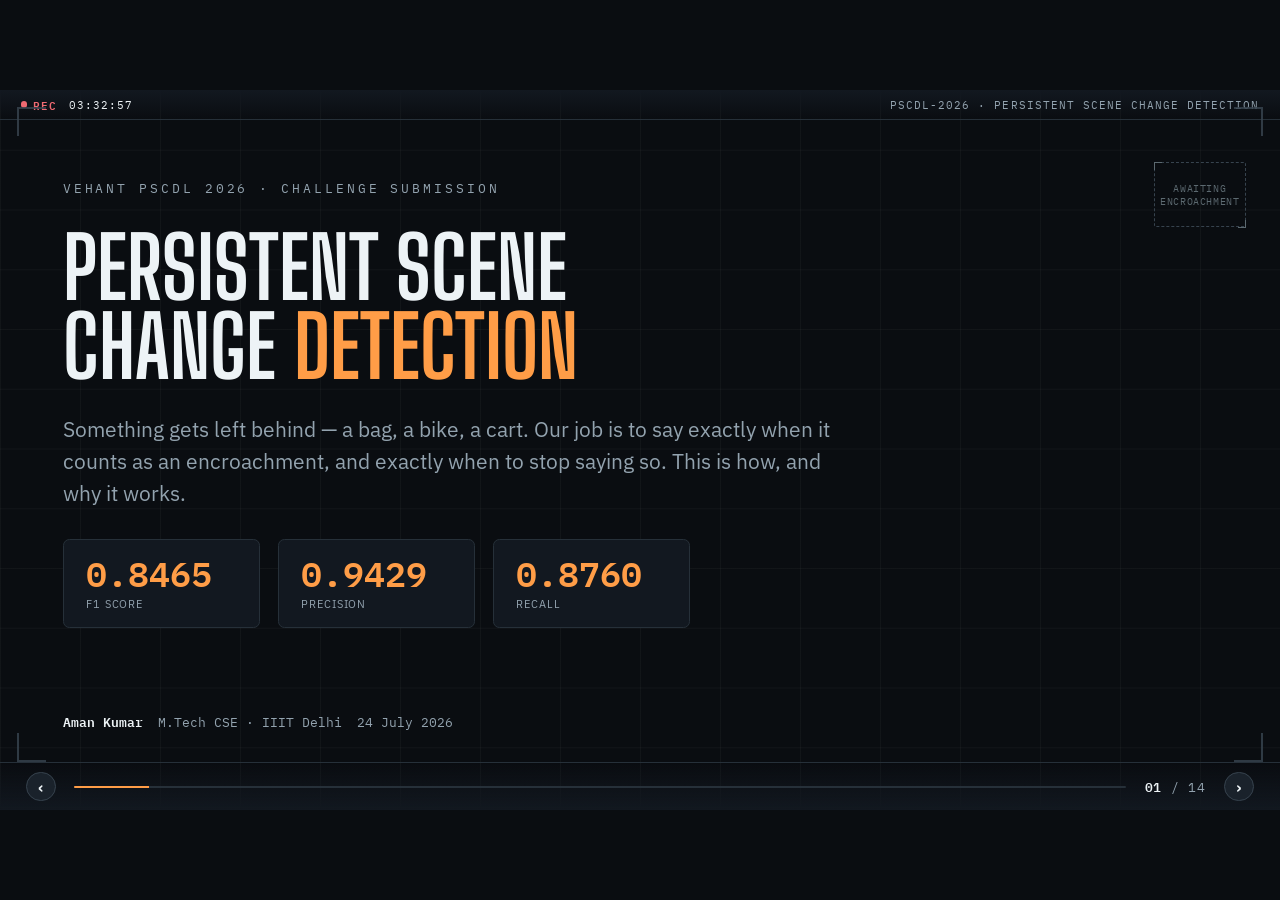
==== commit 94293cb3: "docs: replace hand-built architecture diagram with the finalized paper-style figure" ====
--- a/docs/slides/index.html
+++ b/docs/slides/index.html
@@ -229,34 +229,13 @@
 .callout b{display:block; font-size:1em; color:var(--ink); margin-bottom:.25em;}
 .callout span{font-size:.82em; color:var(--ink-dim); line-height:1.4;}
 
-/* ---------- SLIDE 4 : ARCHITECTURE (node-link diagram) ---------- */
-.arch-canvas{position:relative; flex:1; min-height:0;}
-.arch-svg{position:absolute; inset:0; width:100%; height:100%; overflow:visible;}
-.arch-node2{
-  position:absolute; transform:translate(-50%,-50%); width:8.6em; z-index:2;
-  background:var(--surface); border:1px solid var(--line); border-radius:var(--radius);
-  padding:.55em .7em; text-align:center;
-}
-.arch-node2 .tag{
-  font-family:var(--font-mono); font-weight:600; font-size:.78em; letter-spacing:.04em;
-  background:var(--surface-2); border:1px solid var(--line-strong); border-radius:.25em;
-  padding:.2em .6em; color:var(--accent); display:inline-block; margin-bottom:.3em;
-}
-.arch-node2 .name{display:block; font-size:.64em; color:var(--ink-dim); line-height:1.25;}
-.arch-node2.merge{
-  width:2.6em; height:2.6em; border-radius:50%; padding:0;
-  display:flex; align-items:center; justify-content:center;
-  background:var(--accent-ink); border-color:var(--accent);
-}
-.arch-node2.merge .tag{margin:0; background:none; border:none; padding:0; color:var(--accent); font-size:.72em;}
-.arch-node2.out{border-color:var(--good);}
-.arch-node2.out .tag{color:var(--good);}
-.arch-edge-label{
-  position:absolute; transform:translate(-50%,-50%); z-index:2;
-  font-family:var(--font-mono); font-size:.58em; color:var(--ink-faint);
-  background:var(--bg); padding:0 .35em; white-space:nowrap;
-}
-.arch-edge-label.feedback{color:var(--pending);}
+/* ---------- SLIDE 4 : ARCHITECTURE (paper-style figure, exported PNG) ---------- */
+.pp-figure{
+  flex:1; min-height:0; display:flex; align-items:center; justify-content:center;
+  background:#ffffff; border-radius:.5em; padding:1em 1.3em;
+  box-shadow:0 .4em 1.6em rgba(0,0,0,.4);
+}
+.pp-figure img{max-width:100%; max-height:100%; width:auto; height:auto; object-fit:contain; display:block; border-radius:.1em;}
 
 /* ---------- SLIDE 5 : DUAL BACKGROUND ---------- */
 .duo{display:flex; gap:1.2em; flex:1; min-height:0;}
@@ -430,35 +409,8 @@
         <span class="eyebrow">System architecture</span>
         <h1 class="slide-title">Two Signals In, One Loop Closed</h1>
         <p class="lede" style="max-width:60em;">Pixel-diff and a learned network merge into one persistence counter. What survives the filter stack gets segmented — and what expires blends back into the background it came from.</p>
-        <div class="arch-canvas">
-          <svg class="arch-svg" viewBox="0 0 1000 500" preserveAspectRatio="none">
-            <defs>
-              <marker id="archArrow" viewBox="0 0 10 10" refX="8" refY="5" markerWidth="7" markerHeight="7" orient="auto-start-reverse">
-                <path d="M0,0 L10,5 L0,10 z" style="fill:var(--line-strong)"></path>
-              </marker>
-              <marker id="archArrowFb" viewBox="0 0 10 10" refX="8" refY="5" markerWidth="7" markerHeight="7" orient="auto-start-reverse">
-                <path d="M0,0 L10,5 L0,10 z" style="fill:var(--pending)"></path>
-              </marker>
-            </defs>
-            <path d="M84,250 L258,108" style="stroke:var(--line-strong);stroke-width:3;fill:none;" marker-end="url(#archArrow)"></path>
-            <path d="M84,250 L258,392" style="stroke:var(--line-strong);stroke-width:3;fill:none;" marker-end="url(#archArrow)"></path>
-            <path d="M282,106 L422,238" style="stroke:var(--line-strong);stroke-width:3;fill:none;" marker-end="url(#archArrow)"></path>
-            <path d="M282,394 L422,262" style="stroke:var(--line-strong);stroke-width:3;fill:none;" marker-end="url(#archArrow)"></path>
-            <path d="M457,250 L566,250" style="stroke:var(--line-strong);stroke-width:3;fill:none;" marker-end="url(#archArrow)"></path>
-            <path d="M582,250 L716,250" style="stroke:var(--line-strong);stroke-width:3;fill:none;" marker-end="url(#archArrow)"></path>
-            <path d="M732,250 L856,250" style="stroke:var(--line-strong);stroke-width:3;fill:none;" marker-end="url(#archArrow)"></path>
-            <path d="M872,250 L924,250" style="stroke:var(--line-strong);stroke-width:3;fill:none;" marker-end="url(#archArrow)"></path>
-            <path d="M876,232 C876,18 270,18 270,84" style="stroke:var(--pending);stroke-width:2.5;fill:none;stroke-dasharray:7 6;" marker-end="url(#archArrowFb)"></path>
-          </svg>
-          <div class="arch-node2" style="left:8%; top:50%;"><span class="tag">VIDEO</span><span class="name">fixed-camera feed</span></div>
-          <div class="arch-node2" style="left:27%; top:20%;"><span class="tag">BG</span><span class="name">bg_long + bg_adapt</span></div>
-          <div class="arch-node2" style="left:27%; top:80%;"><span class="tag">SIAMESE</span><span class="name">every ~10 frames</span></div>
-          <div class="arch-node2 merge" style="left:44%; top:50%;"><span class="tag">OR</span></div>
-          <div class="arch-node2" style="left:58%; top:50%;"><span class="tag">STATE</span><span class="name">per-pixel hit counter</span></div>
-          <div class="arch-node2" style="left:73%; top:50%;"><span class="tag">FILTERS</span><span class="name">8-stage FP gate</span></div>
-          <div class="arch-node2" style="left:87%; top:50%;"><span class="tag">SAM3</span><span class="name">pixel-precise mask</span></div>
-          <div class="arch-node2 out" style="left:94%; top:50%;"><span class="tag">MASK</span><span class="name">union → PNG / sec</span></div>
-          <div class="arch-edge-label feedback" style="left:50%; top:4%;">absorb → blend back into BG (α = 0.95)</div>
+        <div class="pp-figure">
+          <img src="../assets/architecture-diagram.png" alt="PSCDL 2026 pipeline architecture — dual-background persistence counter, 8-stage false-positive reject gate, and closed-loop background absorption">
         </div>
         <p style="font-family:var(--font-mono); font-size:.68em; color:var(--ink-faint); text-align:center;">p and c flow through every stage as arguments — never hard-coded, since the organisers may vary them at evaluation.</p>
       </section>
@@ -638,6 +590,7 @@
   document.getElementById('nextBtn').addEventListener('click', function(){ show(i+1); });
   document.getElementById('prevBtn').addEventListener('click', function(){ show(i-1); });
   window.addEventListener('keydown', function(e){
+    if(e.target.tagName === 'VIDEO') return; // let native video controls (seek, play/pause) work
     if(['ArrowRight','ArrowDown','PageDown',' '].includes(e.key)){ show(i+1); e.preventDefault(); }
     else if(['ArrowLeft','ArrowUp','PageUp'].includes(e.key)){ show(i-1); e.preventDefault(); }
     else if(e.key==='Home'){ show(0); }
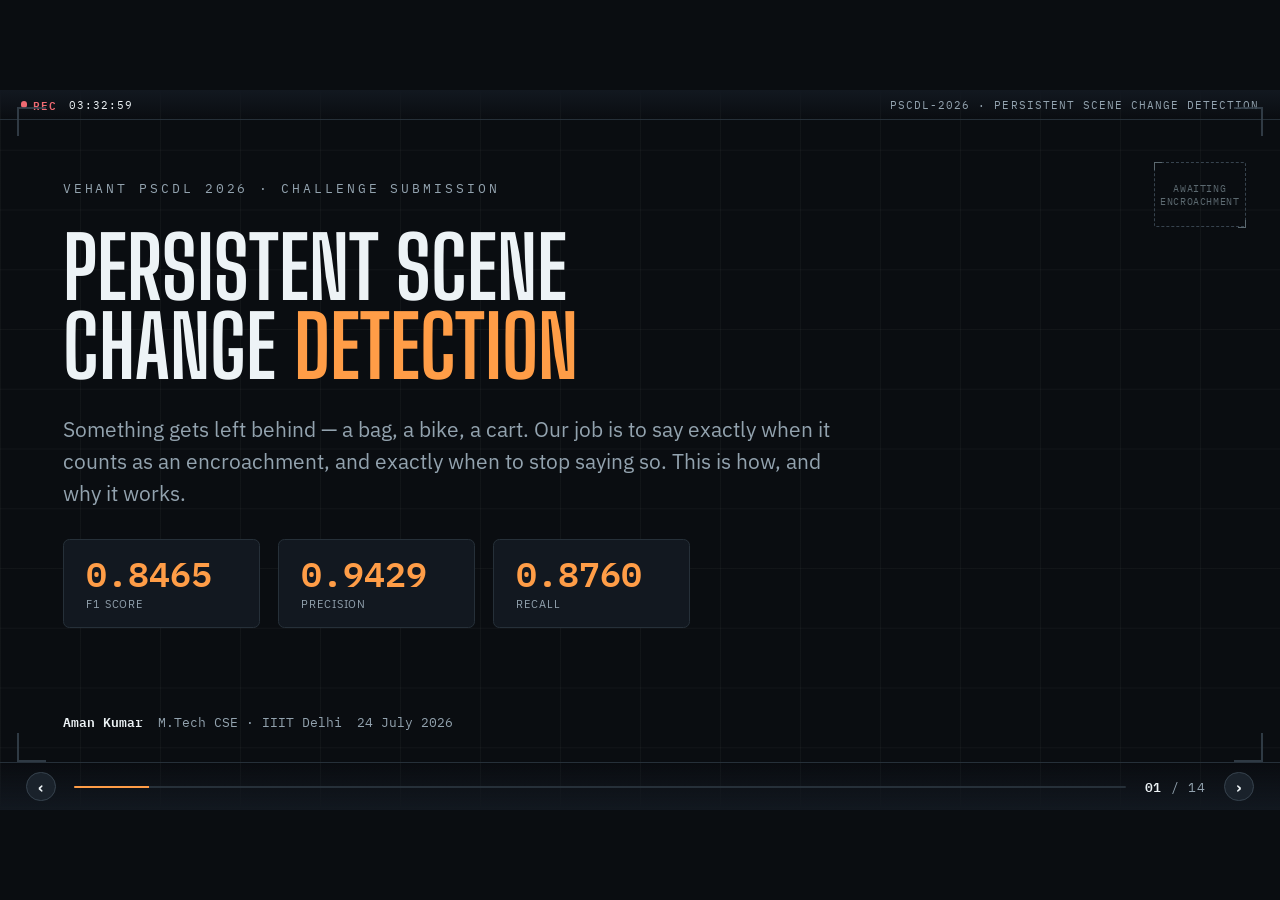
==== commit 7f54e598: "docs: enlarge architecture figure — drop redundant text, HQ sharpened image, accent frame" ====
--- a/docs/slides/index.html
+++ b/docs/slides/index.html
@@ -232,10 +232,13 @@
 /* ---------- SLIDE 4 : ARCHITECTURE (paper-style figure, exported PNG) ---------- */
 .pp-figure{
   flex:1; min-height:0; display:flex; align-items:center; justify-content:center;
-  background:#ffffff; border-radius:.5em; padding:1em 1.3em;
-  box-shadow:0 .4em 1.6em rgba(0,0,0,.4);
+  background:#ffffff; border-radius:.5em; padding:.7em 1em;
+  border-top:.35em solid var(--accent);
+  box-shadow:0 .6em 2.2em rgba(0,0,0,.5);
 }
 .pp-figure img{max-width:100%; max-height:100%; width:auto; height:auto; object-fit:contain; display:block; border-radius:.1em;}
+.s-arch{padding-top:1.3em; padding-bottom:.9em;}
+.s-arch .slide-title{font-size:1.9em; margin-bottom:.1em;}
 
 /* ---------- SLIDE 5 : DUAL BACKGROUND ---------- */
 .duo{display:flex; gap:1.2em; flex:1; min-height:0;}
@@ -405,14 +408,12 @@
       </section>
 
       <!-- 4 — ARCHITECTURE -->
-      <section class="slide" data-n="4">
+      <section class="slide s-arch" data-n="4">
         <span class="eyebrow">System architecture</span>
         <h1 class="slide-title">Two Signals In, One Loop Closed</h1>
-        <p class="lede" style="max-width:60em;">Pixel-diff and a learned network merge into one persistence counter. What survives the filter stack gets segmented — and what expires blends back into the background it came from.</p>
         <div class="pp-figure">
           <img src="../assets/architecture-diagram.png" alt="PSCDL 2026 pipeline architecture — dual-background persistence counter, 8-stage false-positive reject gate, and closed-loop background absorption">
         </div>
-        <p style="font-family:var(--font-mono); font-size:.68em; color:var(--ink-faint); text-align:center;">p and c flow through every stage as arguments — never hard-coded, since the organisers may vary them at evaluation.</p>
       </section>
 
       <!-- 5 — DUAL BACKGROUND -->
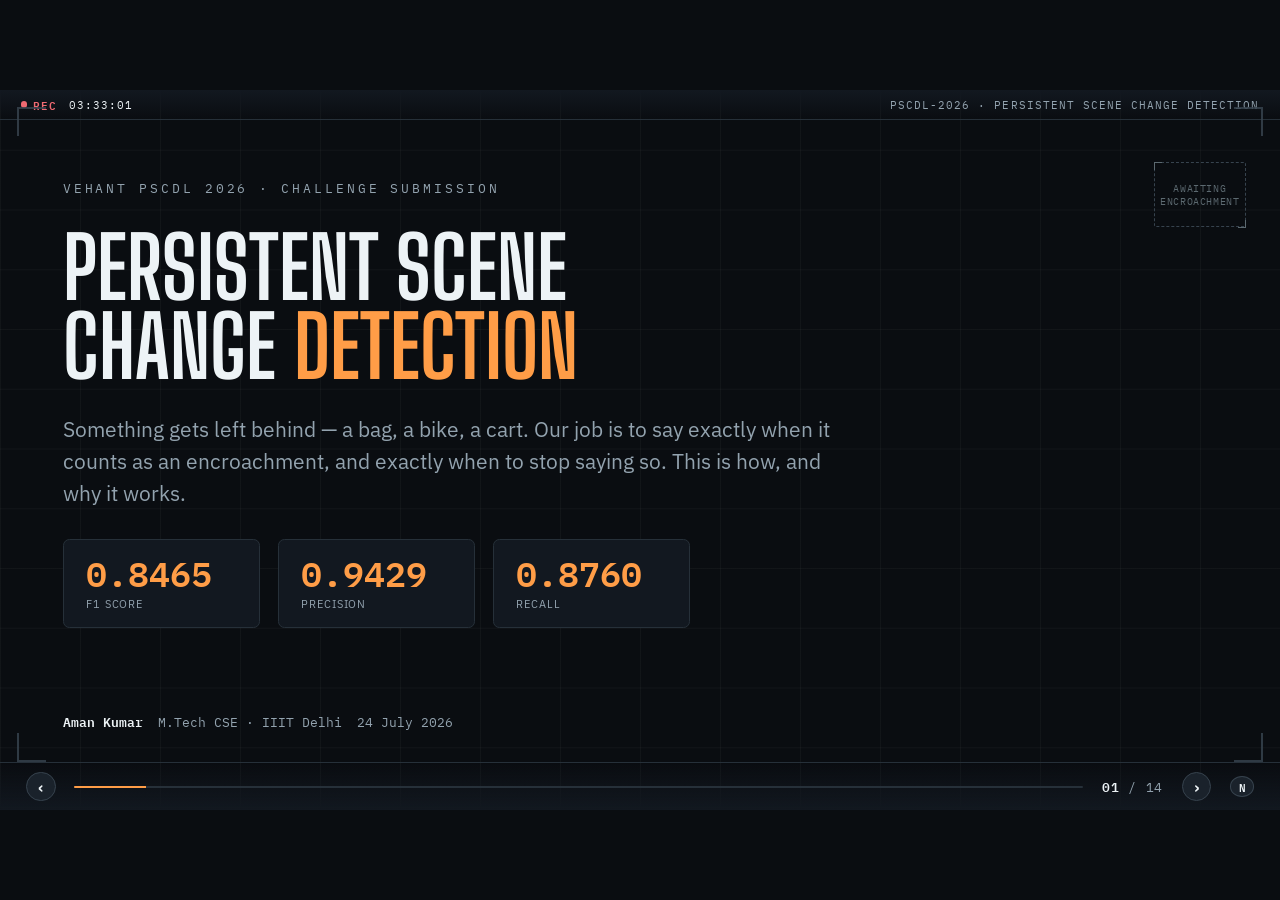
==== commit 1e0bb1d9: "docs: add speaker notes panel (press N to toggle) with per-slide talking points" ====
--- a/docs/slides/index.html
+++ b/docs/slides/index.html
@@ -122,6 +122,26 @@
   border-top:1px solid var(--line); z-index:4;
   background:linear-gradient(transparent,var(--surface));
 }
+
+/* ---------- Speaker notes panel — press N to toggle, presenter-only ---------- */
+.notes-panel{
+  position:absolute; left:0; right:0; bottom:2.6em; max-height:44%;
+  background:rgba(8,11,15,.97); border-top:2px solid var(--accent);
+  padding:1.1em 2em 1.3em; overflow-y:auto; z-index:15;
+  transform:translateY(100%); opacity:0; pointer-events:none;
+  transition:transform .22s ease, opacity .22s ease;
+  font-family:var(--font-body); font-size:.72em; line-height:1.55; color:var(--ink);
+}
+.notes-panel.open{transform:translateY(0); opacity:1; pointer-events:auto;}
+.notes-panel .notes-label{
+  font-family:var(--font-mono); font-size:.85em; color:var(--accent);
+  text-transform:uppercase; letter-spacing:.1em; margin-bottom:.7em; display:block;
+}
+.notes-panel p{margin:0 0 .55em;}
+.notes-panel ul{margin:0 0 .55em; padding-left:1.3em;}
+.notes-panel li{margin-bottom:.3em; color:var(--ink-dim);}
+.notes-panel b{color:var(--ink);}
+@media (prefers-reduced-motion: reduce){.notes-panel{transition:none;}}
 .nav-btn{
   font-family:var(--font-mono); font-size:.85em; font-weight:600;
   width:1.9em;height:1.9em; border-radius:50%;
@@ -561,11 +581,17 @@
 
     </main>
 
+    <div class="notes-panel" id="notesPanel">
+      <span class="notes-label">Speaker notes</span>
+      <div id="notesBody"></div>
+    </div>
+
     <footer class="hud-bottom">
       <button class="nav-btn" id="prevBtn" aria-label="Previous slide">‹</button>
       <div class="progress"><div class="progress-fill" id="progressFill"></div></div>
       <span class="hud-count"><b id="curNum">01</b> / <span id="totalNum">14</span></span>
       <button class="nav-btn" id="nextBtn" aria-label="Next slide">›</button>
+      <button class="nav-btn" id="notesBtn" aria-label="Toggle speaker notes" title="Speaker notes (N)" style="font-size:.6em; width:2.2em;">N</button>
     </footer>
   </div>
 </div>
@@ -580,6 +606,27 @@
   var fill = document.getElementById('progressFill');
   totalNum.textContent = String(total).padStart(2,'0');
 
+  var SPEAKER_NOTES = [
+    '<p><b>Open with the thesis, not the title.</b> "Appears, stays, settles — that\'s the signature we detect." State the headline numbers immediately: F1 0.8465, Precision 0.9429.</p><p>Quick intro — name, IIIT Delhi, individual submission. Keep it under 20 seconds; the content should carry the room, not the preamble.</p>',
+    '<p><b>This is the anchor slide — nothing else lands if this doesn\'t.</b> Walk it left to right, out loud: object arrives at t₀ → counts silently during P → <b>masked white only during [t₀+P, t₀+C]</b> → fades back into background.</p><ul><li>Say the numbers explicitly: P=60s, C=90s default → a 30-second active window.</li><li>Land this line: "p and c are read as function arguments at runtime — never hard-coded," since organisers can vary them during blind evaluation.</li></ul>',
+    '<p>Most seconds in every video are blank. A false alarm on <b>one</b> blank second scores F1=0 for that second — precision gets punished far harder than recall here.</p><p>This is the constraint the <b>entire rest of the talk</b> answers — say that explicitly so the filter-stack slide later doesn\'t feel like a random feature list.</p>',
+    '<p>This is the map — don\'t over-explain each box, the next several slides do that in depth. Trace it once, left to right: two backgrounds → AND → pixel-diff mask; Siamese network output OR-merges into the same signal → persistence counter → 8-gate filter stack → SAM3 → output mask.</p><p><b>Call out the dashed feedback loop specifically</b> — absorbed objects blend back into both backgrounds at 95%, closing the loop. Most similar systems in the literature miss this; it\'s worth a full sentence.</p>',
+    '<p>bg_long = frozen median of the first 15s (guaranteed-clean snapshot). bg_adapt = slow running average, absorbs gradual drift.</p><p>Say this line out loud: <b>"a pixel only counts as changed if it disagrees with BOTH memories."</b> Concrete example: the sun moving over 10 minutes eventually fools bg_adapt — a genuinely new object still differs from both.</p>',
+    '<p>One integer per pixel <b>is</b> the whole state machine — no separate state variable anywhere in the code. +1 when changed this frame, −decay when not — tolerates one noisy frame without erasing minutes of accumulated persistence.</p><p>The four states are just numeric ranges of that one counter: Background / Candidate / Confirmed / Absorb.</p>',
+    '<p><b>This is the "why precision is high" slide — spend real time here,</b> don\'t just read the 8 titles flatly.</p><ul><li>Pick two to walk concretely: the YOLO person filter (reject if a person\'s bbox covers ≥55% of the blob) and the CLIP semantic gate (reject if "infrastructure" prompt beats "object" prompt).</li><li>Tell the real story: audited test-set false positives (poles, signs, shadows), built filters specifically to reject those, validated they don\'t remove real true positives (chair, debris, box).</li></ul>',
+    '<p>Seed point = median of the actual persistent pixels, not the bbox centre — more precise for irregular or off-centre shapes.</p><p>Fixed 100px margin was tuned specifically: a 3× proportional expansion was tried and hurt small bags by pulling in nearby people.</p><p>Runs <b>once</b> per object, then the mask is cached for the whole active window — an efficiency point worth mentioning if asked about runtime.</p>',
+    '<p>Tell this as a story, not a feature list: tried as the <b>primary</b> signal first → produced 100k+ false "changed" pixels per frame on surveillance footage (domain shift — it was trained on public street-scene pairs) → demoted to a secondary, OR-combined signal.</p><p>If asked for numbers: val F1 ≈ 0.80 on VL-CMU-CD + PSCD.</p>',
+    '<p><b>Best story in the deck — slow down here.</b> Same predictions, same pixels — one if-statement changed the measured score from 0.06 to 0.85.</p><p>The fix in one sentence: predicting nothing, correctly, on a blank second is a <b>perfect</b> answer, not a zero — standard zero-division convention, same as sklearn.</p>',
+    '<p>The real test set ships with <b>no ground truth</b> — so how do you know you\'re not overfitting to the 5 videos you can see?</p><p>Manually audited every masked window in the test output, classified real vs. false positive by hand. Only added filters that are training-free / scene-agnostic (classical CV geometry, or a frozen CLIP model) — so they generalise to videos nobody ever got to check.</p>',
+    '<p>Walk the chart: video_3 and video_4 are near-perfect; video_2 is lower — occlusion (foreshadow the next slide, don\'t explain it fully yet).</p><p>Restate the overall numbers once more before moving on: F1 0.8465, Precision 0.9429, Recall 0.8760.</p>',
+    '<p><b>Say this confidently — don\'t rush past it.</b> Showing limitations builds credibility, it doesn\'t undercut the pitch.</p><ul><li>Heavy occlusion (object merging into a dense crowd) delays detection — video_2.</li><li>A few static signboards/poles still occasionally slip through — a deliberate trade-off, since tightening further started removing real objects too.</li></ul>',
+    '<p>Recap the one-line thesis once more, then open for questions.</p><p><b>Mentally prep for likely questions:</b> the dead-code file (pipeline/object_state.py — an earlier IoU-matching design, superseded), why not ByteTrack (min_hits=3 caused a 28s detection delay when occluded), and the F1 blank-blank scoring convention (flag it as an assumption to confirm with organisers, not a settled fact).</p>'
+  ];
+  var notesPanel = document.getElementById('notesPanel');
+  var notesBody  = document.getElementById('notesBody');
+  var notesOpen  = false;
+  function renderNotes(){ notesBody.innerHTML = SPEAKER_NOTES[i] || ''; }
+
   function show(n){
     n = Math.max(0, Math.min(total-1, n));
     slides[i].classList.remove('active');
@@ -587,11 +634,18 @@
     slides[i].classList.add('active');
     curNum.textContent = String(i+1).padStart(2,'0');
     fill.style.width = ((i+1)/total*100).toFixed(1)+'%';
+    if(notesOpen) renderNotes();
   }
   document.getElementById('nextBtn').addEventListener('click', function(){ show(i+1); });
   document.getElementById('prevBtn').addEventListener('click', function(){ show(i-1); });
+  document.getElementById('notesBtn').addEventListener('click', function(){
+    notesOpen = !notesOpen;
+    notesPanel.classList.toggle('open', notesOpen);
+    if(notesOpen) renderNotes();
+  });
   window.addEventListener('keydown', function(e){
     if(e.target.tagName === 'VIDEO') return; // let native video controls (seek, play/pause) work
+    if(e.key==='n' || e.key==='N'){ document.getElementById('notesBtn').click(); return; }
     if(['ArrowRight','ArrowDown','PageDown',' '].includes(e.key)){ show(i+1); e.preventDefault(); }
     else if(['ArrowLeft','ArrowUp','PageUp'].includes(e.key)){ show(i-1); e.preventDefault(); }
     else if(e.key==='Home'){ show(0); }
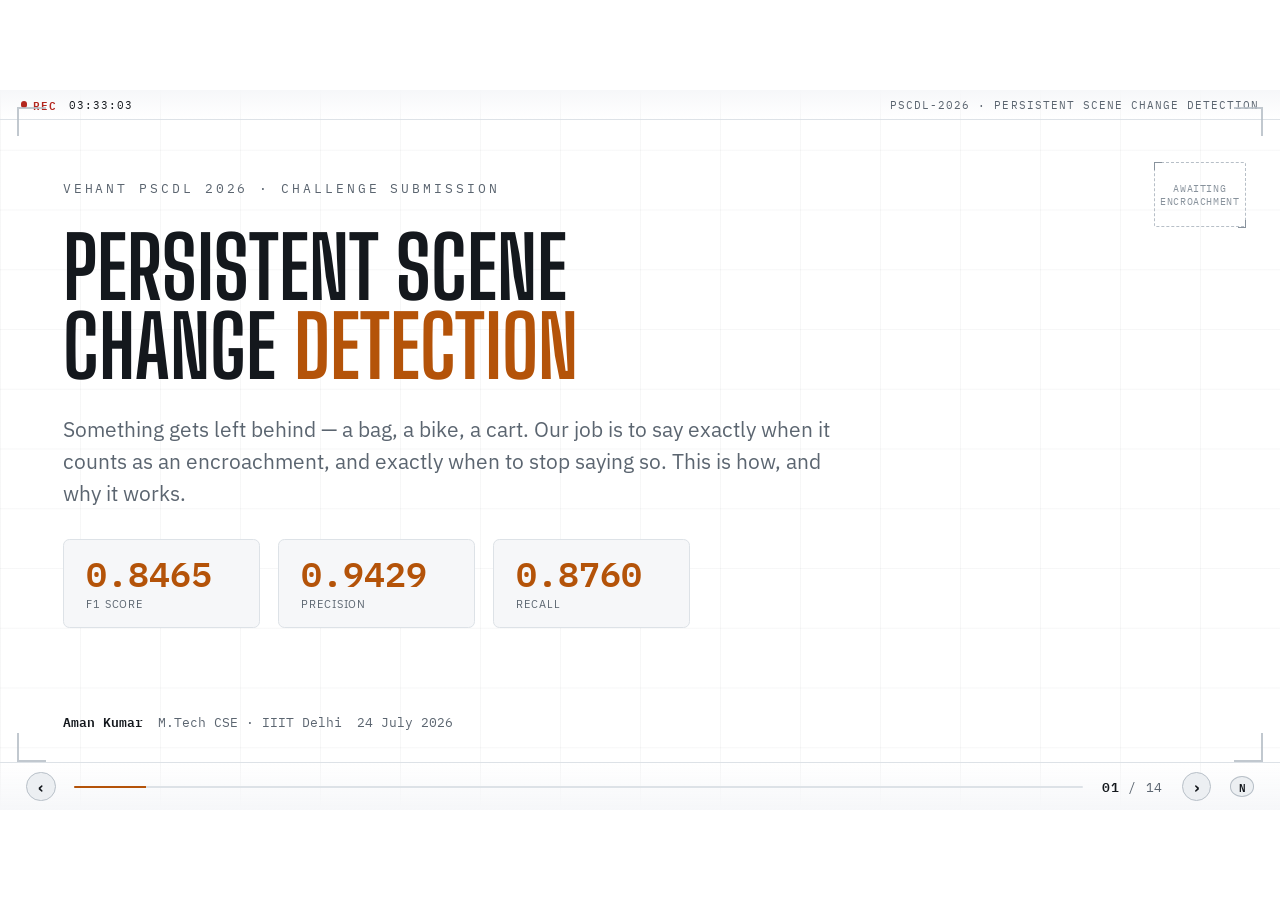
==== commit 72d653d2: "docs: switch deck to a clean white theme, matching the architecture figure's paper style" ====
--- a/docs/slides/index.html
+++ b/docs/slides/index.html
@@ -24,33 +24,32 @@
 
 /* ============================================================
    TOKENS
-   Deliberate single dark theme: this deck presents a surveillance
-   operator console. A "light mode" console is not a real artifact
-   of the subject, so no light variant is offered — a choice, not
-   an omission.
+   Deliberate single light theme: a clean white "printed report" surface,
+   matching the architecture figure's paper style. Colors validated for
+   CVD-safe separation on a white surface (see dataviz palette validator).
    ============================================================ */
 :root{
-  color-scheme: dark;
-  --bg:        #0a0d11;
-  --bg-grid:   rgba(233,243,246,.035);
-  --surface:   #121820;
-  --surface-2: #1a222b;
-  --line:      #263039;
-  --line-strong:#37434e;
-  --ink:       #edf3f6;
-  --ink-dim:   #93a3af;
-  --ink-faint: #5c6970;
-  --accent:    #ff9d47;
-  --accent-ink:#3a2410;
-  --good:      #4ad991;
-  --good-ink:  #0c2318;
-  --pending:   #f0c94e;
-  --pending-ink:#2b2205;
-  --reject:    #ef6a72;
-  --reject-ink:#2b0f11;
-  --chart-1:   #3987e5; /* F1 */
+  color-scheme: light;
+  --bg:        #ffffff;
+  --bg-grid:   rgba(20,25,32,.035);
+  --surface:   #f6f7f9;
+  --surface-2: #eceff2;
+  --line:      #dde2e7;
+  --line-strong:#b7bfc7;
+  --ink:       #14181d;
+  --ink-dim:   #5b6570;
+  --ink-faint: #88929c;
+  --accent:    #b45309;
+  --accent-ink:#fdecd2;
+  --good:      #1a7d3a;
+  --good-ink:  #e6f6ea;
+  --pending:   #a3690b;
+  --pending-ink:#fdf1de;
+  --reject:    #b3261e;
+  --reject-ink:#fbe9e7;
+  --chart-1:   #2a78d6; /* F1 */
   --chart-2:   #1baf7a; /* Precision */
-  --chart-3:   #9085e9; /* Recall */
+  --chart-3:   #4a3aa7; /* Recall */
   --font-display:'Big Shoulders Display','Arial Narrow',sans-serif;
   --font-body:'IBM Plex Sans',system-ui,-apple-system,sans-serif;
   --font-mono:'IBM Plex Mono',ui-monospace,'SFMono-Regular',Menlo,monospace;
@@ -253,8 +252,8 @@
 .pp-figure{
   flex:1; min-height:0; display:flex; align-items:center; justify-content:center;
   background:#ffffff; border-radius:.5em; padding:.7em 1em;
-  border-top:.35em solid var(--accent);
-  box-shadow:0 .6em 2.2em rgba(0,0,0,.5);
+  border:1px solid var(--line-strong); border-top:.35em solid var(--accent);
+  box-shadow:0 .3em 1em rgba(20,25,32,.08);
 }
 .pp-figure img{max-width:100%; max-height:100%; width:auto; height:auto; object-fit:contain; display:block; border-radius:.1em;}
 .s-arch{padding-top:1.3em; padding-bottom:.9em;}
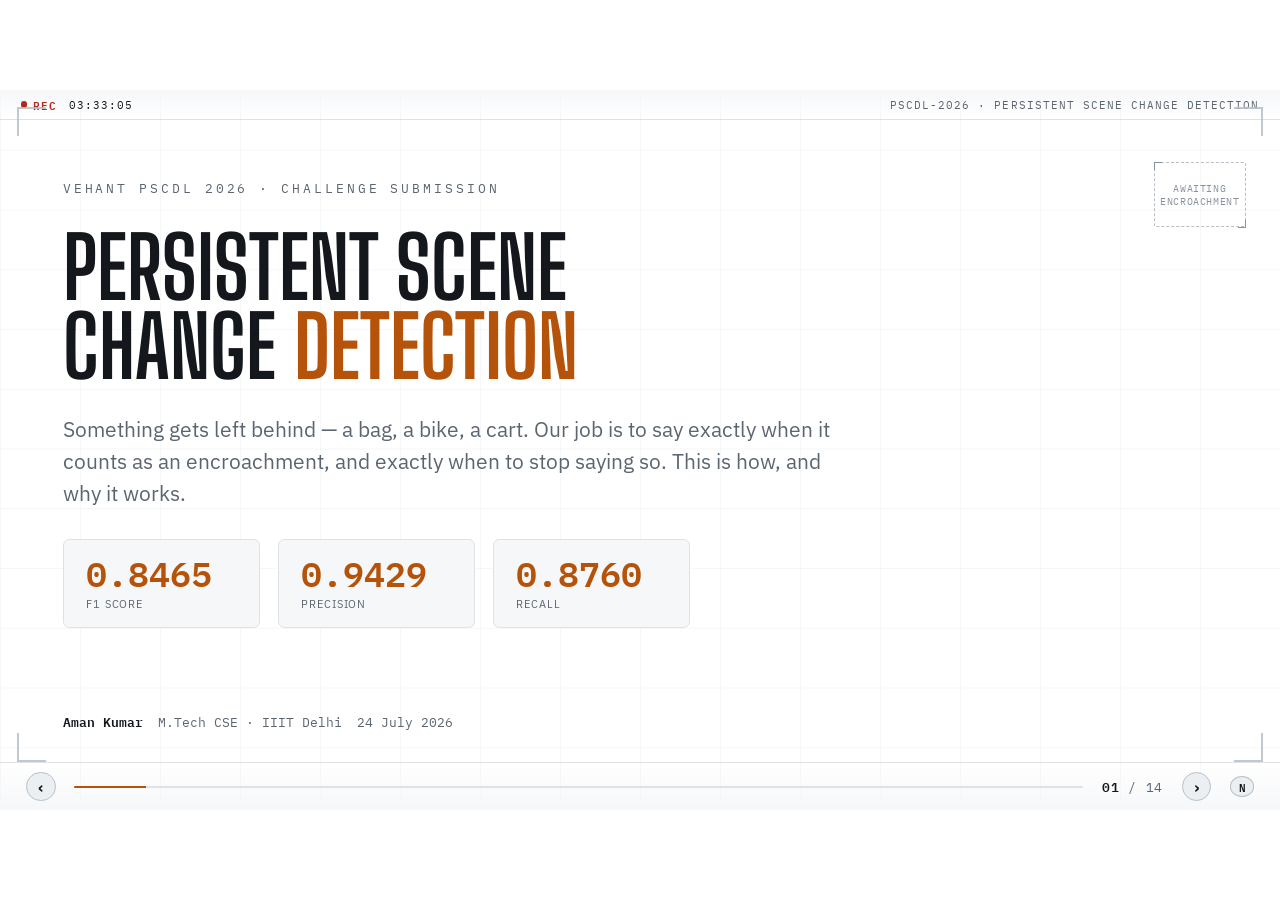
==== commit b41e4341: "docs: add per-slide URL deep-linking (#N opens directly on slide N)" ====
--- a/docs/slides/index.html
+++ b/docs/slides/index.html
@@ -650,7 +650,9 @@
     else if(e.key==='Home'){ show(0); }
     else if(e.key==='End'){ show(total-1); }
   });
-  show(0);
+  // Deep-link support: file.html#7 opens directly on slide 7 (used for exports too)
+  var hashN = parseInt(String(location.hash||'').replace('#',''),10);
+  show(Number.isFinite(hashN) && hashN>=1 ? hashN-1 : 0);
 
   // HUD clock — cosmetic, ticks like a live feed timestamp
   var clock = document.getElementById('clock');
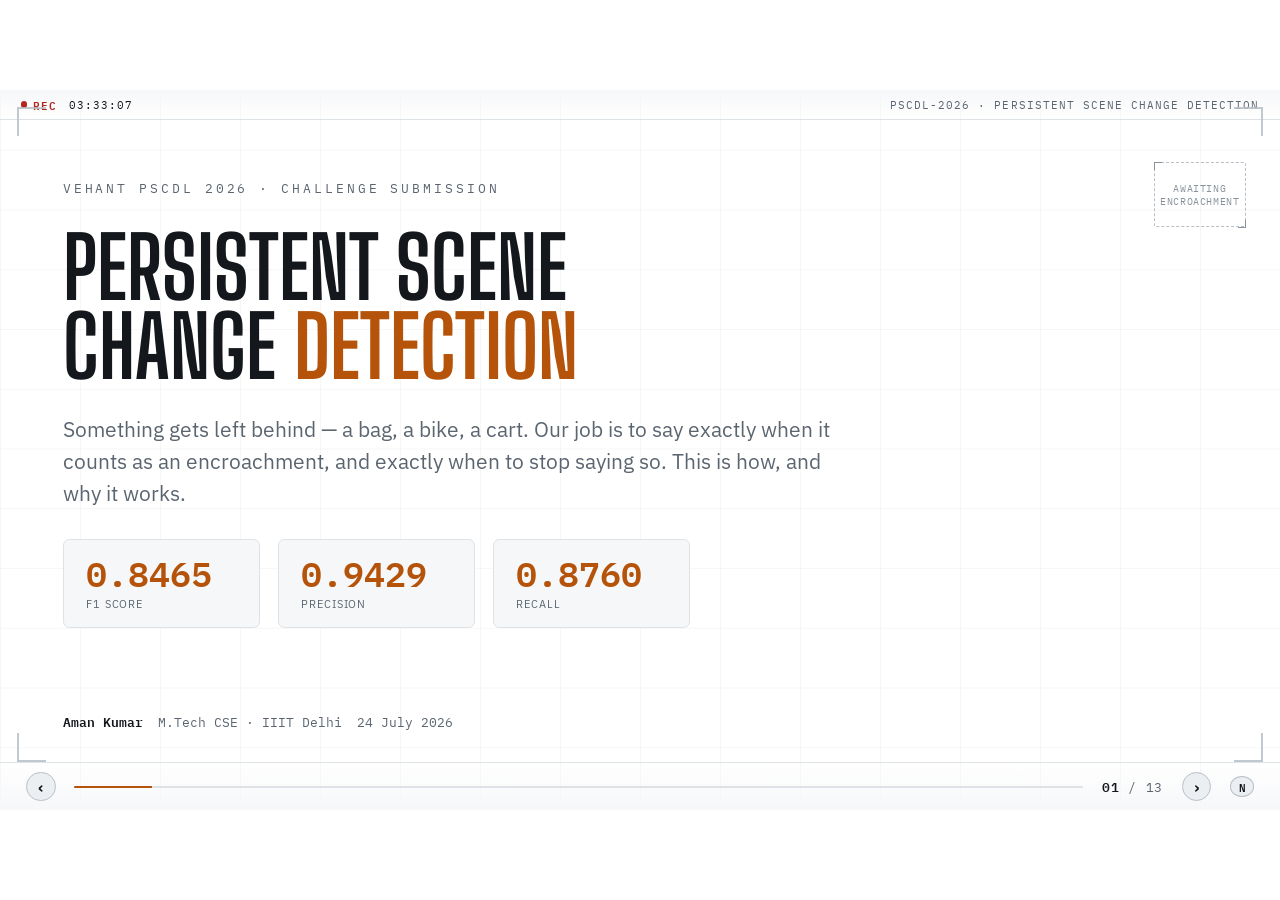
==== commit a8babd4c: "docs: drop the manual-audit slide, keep it as a Q&A talking point instead" ====
--- a/docs/slides/index.html
+++ b/docs/slides/index.html
@@ -356,6 +356,18 @@
   .tl-confirmed{animation:pulse 2.4s ease-in-out infinite;}
 }
 @keyframes pulse{0%,100%{box-shadow:0 0 0 0 color-mix(in srgb, var(--good) 35%, transparent);}50%{box-shadow:0 0 0 .5em transparent;}}
+
+/* ---------- Print / PDF export — one clean slide per page, no UI chrome ---------- */
+@media print{
+  @page{ size:13.333in 7.5in; margin:0; }
+  html,body{ width:13.333in; height:7.5in; }
+  .stage{ position:static; width:13.333in; height:7.5in; }
+  .console{ width:13.333in !important; height:7.5in !important; font-size:15px; }
+  .reticle,.hud-top,.hud-bottom,.notes-panel{ display:none !important; }
+  .deck{ top:0; bottom:0; }
+  .slide{ opacity:1 !important; transform:none !important; pointer-events:none !important; display:none; }
+  .slide.active{ display:flex !important; }
+}
 </style>
 </head>
 <body>
@@ -523,25 +535,8 @@
         <p class="lede" style="max-width:60em; margin:0 auto; text-align:center;">Predicting nothing, correctly, is a <em>perfect</em> answer — not a zero. Since most seconds in every video are blank, this single zero-division convention dominated the entire aggregate score. Same predictions, same pixels — one <code class="mono">if</code> statement changed the measured result by 14×.</p>
       </section>
 
-      <!-- 11 — AUDIT METHODOLOGY -->
+      <!-- 12 — RESULTS CHART -->
       <section class="slide" data-n="11">
-        <span class="eyebrow">Validating blind</span>
-        <h1 class="slide-title">We Audited Ourselves, By Hand</h1>
-        <p class="lede">The real test set ships with no ground truth. So we built our own.</p>
-        <div class="loop-row">
-          <div class="loop-node"><span class="step">01</span><div class="txt">Watch every masked window in the test output</div></div>
-          <div class="loop-arrow">›</div>
-          <div class="loop-node"><span class="step">02</span><div class="txt">Classify it: real object, or pole / sign / shadow?</div></div>
-          <div class="loop-arrow">›</div>
-          <div class="loop-node"><span class="step">03</span><div class="txt">Add a training-free, scene-agnostic filter</div></div>
-          <div class="loop-arrow">›</div>
-          <div class="loop-node"><span class="step">04</span><div class="txt">Re-verify every known true positive still survives</div></div>
-        </div>
-        <div class="callout good"><b>Why training-free matters here</b><span>Any filter tuned on the 5 visible videos risks overfitting to exactly those scenes. Classical CV geometry and a frozen foundation model (CLIP) generalise to the unseen test set by construction.</span></div>
-      </section>
-
-      <!-- 12 — RESULTS CHART -->
-      <section class="slide" data-n="12">
         <span class="eyebrow">Sample-set performance</span>
         <h1 class="slide-title">Five Videos, Known Ground Truth</h1>
         <div class="chart-wrap">
@@ -556,7 +551,7 @@
       </section>
 
       <!-- 13 — LIMITATIONS -->
-      <section class="slide" data-n="13">
+      <section class="slide" data-n="12">
         <span class="eyebrow">Honest limits</span>
         <h1 class="slide-title">Where It Still Slips</h1>
         <div class="limit-row">
@@ -567,7 +562,7 @@
       </section>
 
       <!-- 14 — CLOSE -->
-      <section class="slide s-close" data-n="14">
+      <section class="slide s-close" data-n="13">
         <span class="eyebrow">Summary</span>
         <h1 class="slide-title">Find The Signature.<br>Reject Everything Else.</h1>
         <p class="lede" style="max-width:56em;">Appears. Stays. Settles. A dual-background persistence counter finds that signature with an explicit lifecycle tied to p and c; an eight-stage, mostly training-free filter stack keeps precision high against everything that isn't one.</p>
@@ -616,7 +611,6 @@
     '<p>Seed point = median of the actual persistent pixels, not the bbox centre — more precise for irregular or off-centre shapes.</p><p>Fixed 100px margin was tuned specifically: a 3× proportional expansion was tried and hurt small bags by pulling in nearby people.</p><p>Runs <b>once</b> per object, then the mask is cached for the whole active window — an efficiency point worth mentioning if asked about runtime.</p>',
     '<p>Tell this as a story, not a feature list: tried as the <b>primary</b> signal first → produced 100k+ false "changed" pixels per frame on surveillance footage (domain shift — it was trained on public street-scene pairs) → demoted to a secondary, OR-combined signal.</p><p>If asked for numbers: val F1 ≈ 0.80 on VL-CMU-CD + PSCD.</p>',
     '<p><b>Best story in the deck — slow down here.</b> Same predictions, same pixels — one if-statement changed the measured score from 0.06 to 0.85.</p><p>The fix in one sentence: predicting nothing, correctly, on a blank second is a <b>perfect</b> answer, not a zero — standard zero-division convention, same as sklearn.</p>',
-    '<p>The real test set ships with <b>no ground truth</b> — so how do you know you\'re not overfitting to the 5 videos you can see?</p><p>Manually audited every masked window in the test output, classified real vs. false positive by hand. Only added filters that are training-free / scene-agnostic (classical CV geometry, or a frozen CLIP model) — so they generalise to videos nobody ever got to check.</p>',
     '<p>Walk the chart: video_3 and video_4 are near-perfect; video_2 is lower — occlusion (foreshadow the next slide, don\'t explain it fully yet).</p><p>Restate the overall numbers once more before moving on: F1 0.8465, Precision 0.9429, Recall 0.8760.</p>',
     '<p><b>Say this confidently — don\'t rush past it.</b> Showing limitations builds credibility, it doesn\'t undercut the pitch.</p><ul><li>Heavy occlusion (object merging into a dense crowd) delays detection — video_2.</li><li>A few static signboards/poles still occasionally slip through — a deliberate trade-off, since tightening further started removing real objects too.</li></ul>',
     '<p>Recap the one-line thesis once more, then open for questions.</p><p><b>Mentally prep for likely questions:</b> the dead-code file (pipeline/object_state.py — an earlier IoU-matching design, superseded), why not ByteTrack (min_hits=3 caused a 28s detection delay when occluded), and the F1 blank-blank scoring convention (flag it as an assumption to confirm with organisers, not a settled fact).</p>'
